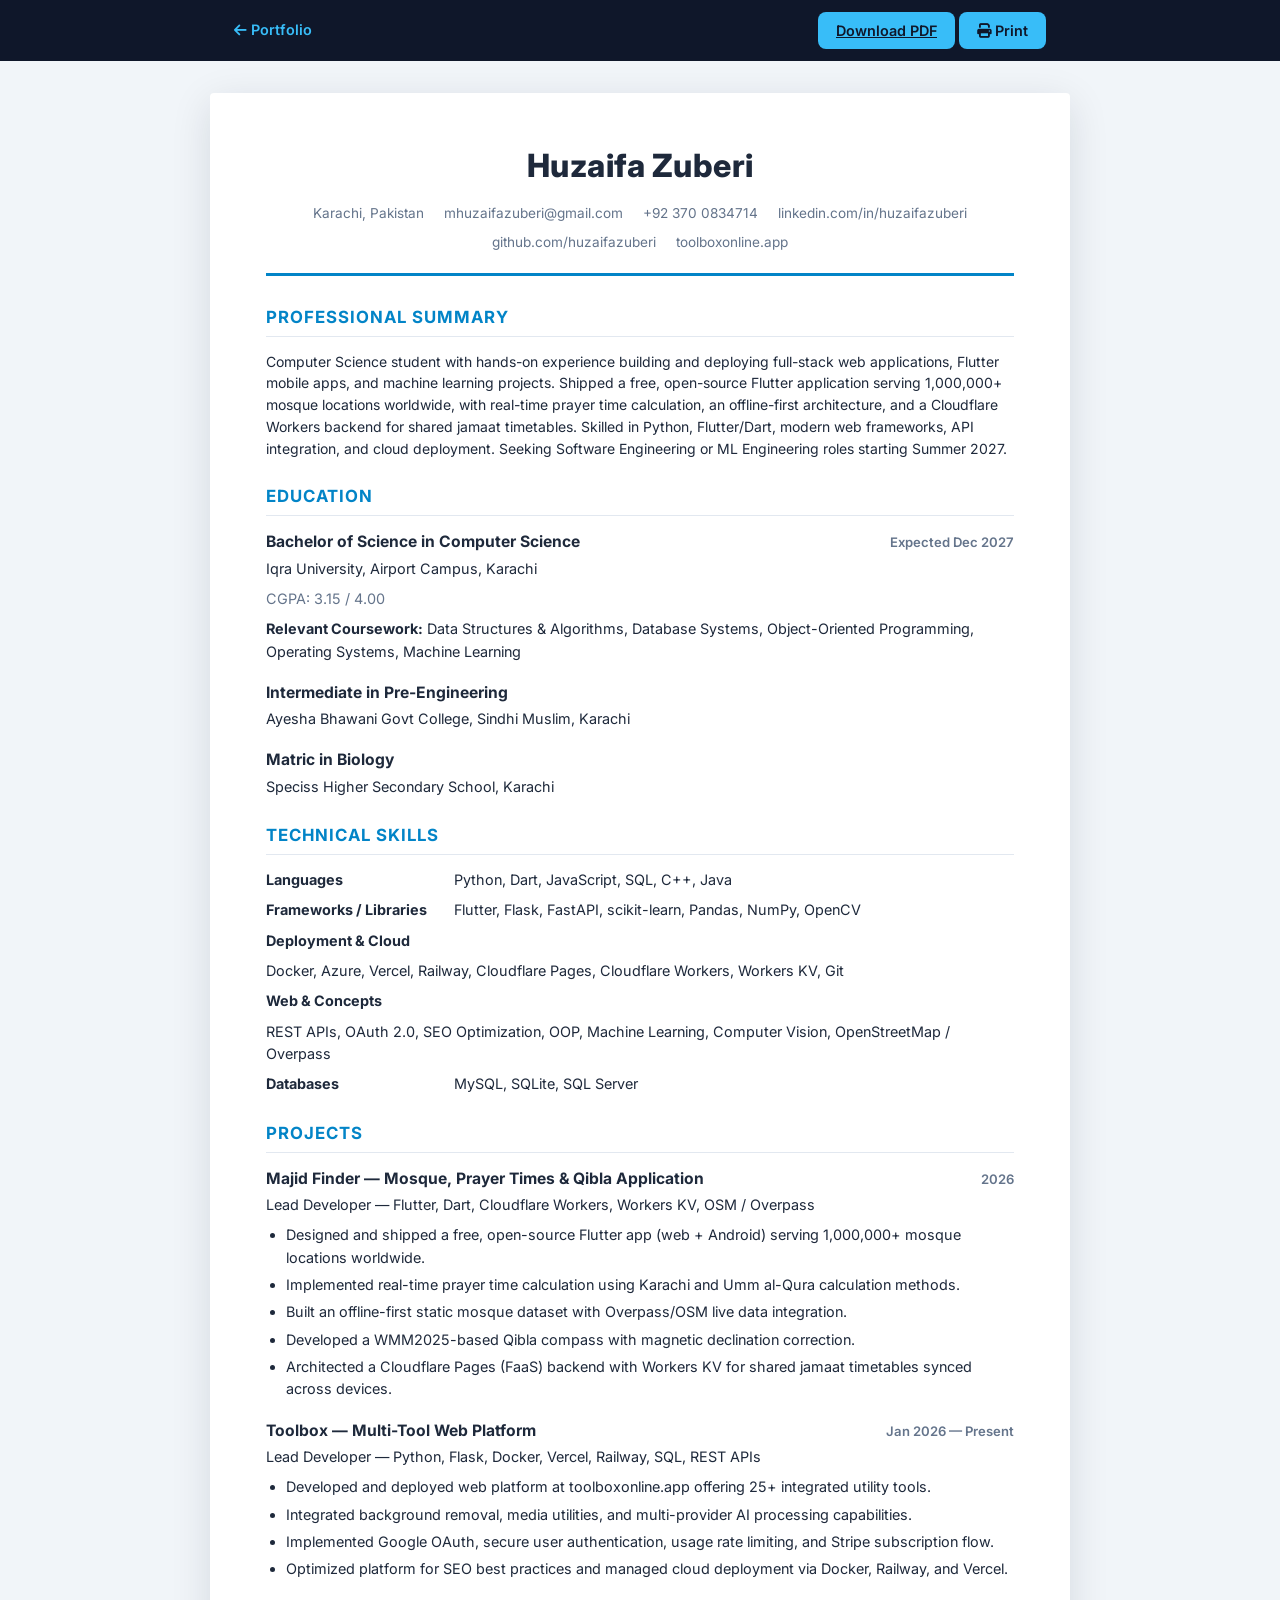
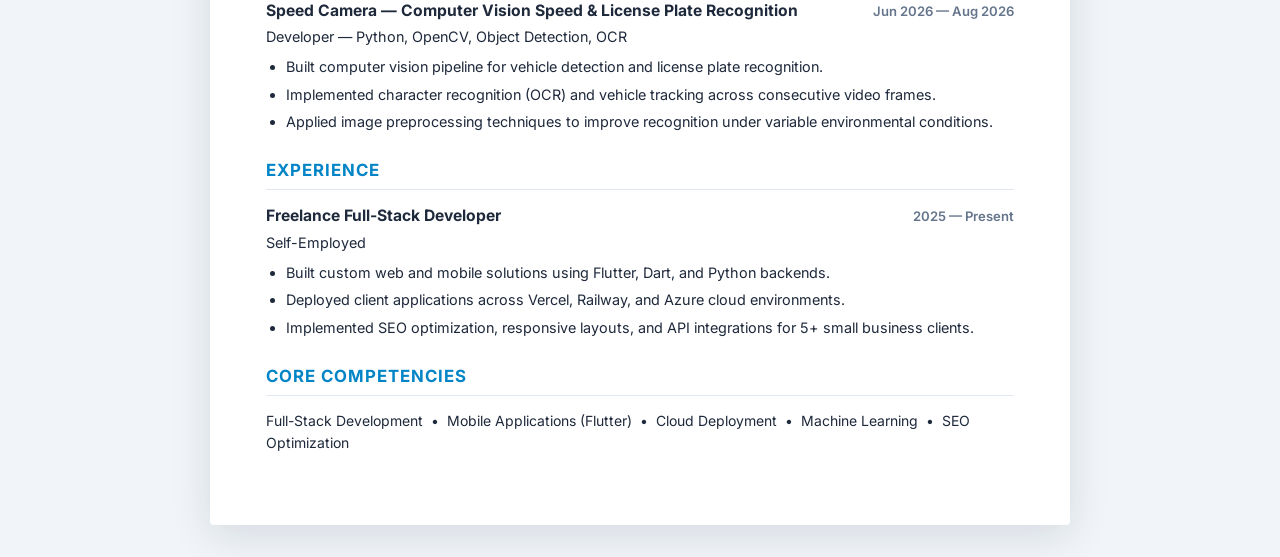
==== resume.html @ 2e53204d "Add Majid Finder app, update education and summary, regenerate CV PDF" ====
<!DOCTYPE html>
<html lang="en">
<head>
  <meta charset="UTF-8" />
  <meta name="viewport" content="width=device-width, initial-scale=1.0" />
  <meta name="description" content="Huzaifa Zuberi - Curriculum Vitae. Full-stack developer, Flutter developer, and ML engineer based in Karachi, Pakistan." />
  <meta name="author" content="Huzaifa Zuberi" />
  <title>Huzaifa Zuberi — CV / Resume</title>
  <link rel="icon" href="data:image/svg+xml,%3Csvg xmlns='http://www.w3.org/2000/svg' viewBox='0 0 100 100'%3E%3Crect width='100' height='100' rx='20' fill='%230f172a'/%3E%3Ctext x='50' y='68' font-size='52' font-family='Arial' font-weight='bold' fill='%2338bdf8' text-anchor='middle'%3EHZ%3C/text%3E%3C/svg%3E" />
  <link rel="preconnect" href="https://fonts.googleapis.com" />
  <link rel="preconnect" href="https://fonts.gstatic.com" crossorigin />
  <link href="https://fonts.googleapis.com/css2?family=Inter:wght@400;500;600;700;800&display=swap" rel="stylesheet" />
  <link rel="stylesheet" href="https://cdnjs.cloudflare.com/ajax/libs/font-awesome/6.5.1/css/all.min.css" />
  <link rel="stylesheet" href="resume.css" />
</head>
<body>
  <div class="toolbar">
    <div class="toolbar-inner">
      <a href="index.html" class="toolbar-link"><i class="fa-solid fa-arrow-left"></i> Portfolio</a>
      <div class="toolbar-actions">
        <a class="toolbar-btn" href="HuzaifaZuberi_CV.pdf" download>Download PDF</a>
        <button id="printBtn" class="toolbar-btn"><i class="fa-solid fa-print"></i> Print</button>
      </div>
    </div>
  </div>

  <main class="cv-page">
    <header class="cv-header">
      <h1>Huzaifa Zuberi</h1>
      <div class="cv-contact">
        <span>Karachi, Pakistan</span>
        <span><a href="mailto:mhuzaifazuberi@gmail.com">mhuzaifazuberi@gmail.com</a></span>
        <span>+92 370 0834714</span>
        <span><a href="https://linkedin.com/in/huzaifazuberi" target="_blank" rel="noopener">linkedin.com/in/huzaifazuberi</a></span>
        <span><a href="https://github.com/huzaifazuberi" target="_blank" rel="noopener">github.com/huzaifazuberi</a></span>
        <span><a href="https://toolboxonline.app" target="_blank" rel="noopener">toolboxonline.app</a></span>
      </div>
    </header>

    <section class="cv-section">
      <h2 class="cv-heading">Professional Summary</h2>
      <p>Computer Science student with hands-on experience building and deploying full-stack web applications, Flutter mobile apps, and machine learning projects. Shipped a free, open-source Flutter application serving 1,000,000+ mosque locations worldwide, with real-time prayer time calculation, an offline-first architecture, and a Cloudflare Workers backend for shared jamaat timetables. Skilled in Python, Flutter/Dart, modern web frameworks, API integration, and cloud deployment. Seeking Software Engineering or ML Engineering roles starting Summer 2027.</p>
    </section>

    <section class="cv-section">
      <h2 class="cv-heading">Education</h2>

      <div class="cv-entry">
        <div class="cv-entry-head">
          <strong>Bachelor of Science in Computer Science</strong>
          <span class="cv-date">Expected Dec 2027</span>
        </div>
        <div class="cv-sub">Iqra University, Airport Campus, Karachi</div>
        <div class="cv-sub muted">CGPA: 3.15 / 4.00</div>
        <p class="cv-notes"><strong>Relevant Coursework:</strong> Data Structures &amp; Algorithms, Database Systems, Object-Oriented Programming, Operating Systems, Machine Learning</p>
      </div>

      <div class="cv-entry">
        <div class="cv-entry-head">
          <strong>Intermediate in Pre-Engineering</strong>
        </div>
        <div class="cv-sub">Ayesha Bhawani Govt College, Sindhi Muslim, Karachi</div>
      </div>

      <div class="cv-entry">
        <div class="cv-entry-head">
          <strong>Matric in Biology</strong>
        </div>
        <div class="cv-sub">Speciss Higher Secondary School, Karachi</div>
      </div>
    </section>

    <section class="cv-section">
      <h2 class="cv-heading">Technical Skills</h2>
      <div class="cv-skills">
        <div class="cv-skill-row"><span class="cv-skill-label">Languages</span><span>Python, Dart, JavaScript, SQL, C++, Java</span></div>
        <div class="cv-skill-row"><span class="cv-skill-label">Frameworks / Libraries</span><span>Flutter, Flask, FastAPI, scikit-learn, Pandas, NumPy, OpenCV</span></div>
        <div class="cv-skill-row"><span class="cv-skill-label">Deployment &amp; Cloud</span><span>Docker, Azure, Vercel, Railway, Cloudflare Pages, Cloudflare Workers, Workers KV, Git</span></div>
        <div class="cv-skill-row"><span class="cv-skill-label">Web &amp; Concepts</span><span>REST APIs, OAuth 2.0, SEO Optimization, OOP, Machine Learning, Computer Vision, OpenStreetMap / Overpass</span></div>
        <div class="cv-skill-row"><span class="cv-skill-label">Databases</span><span>MySQL, SQLite, SQL Server</span></div>
      </div>
    </section>

    <section class="cv-section">
      <h2 class="cv-heading">Projects</h2>

      <div class="cv-entry">
        <div class="cv-entry-head">
          <strong>Majid Finder — Mosque, Prayer Times &amp; Qibla Application</strong>
          <span class="cv-date">2026</span>
        </div>
        <div class="cv-sub">Lead Developer — Flutter, Dart, Cloudflare Workers, Workers KV, OSM / Overpass</div>
        <ul class="cv-bullets">
          <li>Designed and shipped a free, open-source Flutter app (web + Android) serving 1,000,000+ mosque locations worldwide.</li>
          <li>Implemented real-time prayer time calculation using Karachi and Umm al-Qura calculation methods.</li>
          <li>Built an offline-first static mosque dataset with Overpass/OSM live data integration.</li>
          <li>Developed a WMM2025-based Qibla compass with magnetic declination correction.</li>
          <li>Architected a Cloudflare Pages (FaaS) backend with Workers KV for shared jamaat timetables synced across devices.</li>
        </ul>
      </div>

      <div class="cv-entry">
        <div class="cv-entry-head">
          <strong>Toolbox — Multi-Tool Web Platform</strong>
          <span class="cv-date">Jan 2026 — Present</span>
        </div>
        <div class="cv-sub">Lead Developer — Python, Flask, Docker, Vercel, Railway, SQL, REST APIs</div>
        <ul class="cv-bullets">
          <li>Developed and deployed web platform at toolboxonline.app offering 25+ integrated utility tools.</li>
          <li>Integrated background removal, media utilities, and multi-provider AI processing capabilities.</li>
          <li>Implemented Google OAuth, secure user authentication, usage rate limiting, and Stripe subscription flow.</li>
          <li>Optimized platform for SEO best practices and managed cloud deployment via Docker, Railway, and Vercel.</li>
        </ul>
      </div>

      <div class="cv-entry">
        <div class="cv-entry-head">
          <strong>Speed Camera — Computer Vision Speed &amp; License Plate Recognition</strong>
          <span class="cv-date">Jun 2026 — Aug 2026</span>
        </div>
        <div class="cv-sub">Developer — Python, OpenCV, Object Detection, OCR</div>
        <ul class="cv-bullets">
          <li>Built computer vision pipeline for vehicle detection and license plate recognition.</li>
          <li>Implemented character recognition (OCR) and vehicle tracking across consecutive video frames.</li>
          <li>Applied image preprocessing techniques to improve recognition under variable environmental conditions.</li>
        </ul>
      </div>
    </section>

    <section class="cv-section">
      <h2 class="cv-heading">Experience</h2>
      <div class="cv-entry">
        <div class="cv-entry-head">
          <strong>Freelance Full-Stack Developer</strong>
          <span class="cv-date">2025 — Present</span>
        </div>
        <div class="cv-sub">Self-Employed</div>
        <ul class="cv-bullets">
          <li>Built custom web and mobile solutions using Flutter, Dart, and Python backends.</li>
          <li>Deployed client applications across Vercel, Railway, and Azure cloud environments.</li>
          <li>Implemented SEO optimization, responsive layouts, and API integrations for 5+ small business clients.</li>
        </ul>
      </div>
    </section>

    <section class="cv-section">
      <h2 class="cv-heading">Core Competencies</h2>
      <p>Full-Stack Development &nbsp;•&nbsp; Mobile Applications (Flutter) &nbsp;•&nbsp; Cloud Deployment &nbsp;•&nbsp; Machine Learning &nbsp;•&nbsp; SEO Optimization</p>
    </section>
  </main>

  <script>
    document.getElementById("printBtn").addEventListener("click", function () {
      window.print();
    });
  </script>
</body>
</html>
---- resume.css ----
:root {
  --ink: #1e293b;
  --muted: #64748b;
  --accent: #0284c7;
  --line: #e2e8f0;
  --bg: #f1f5f9;
  --paper: #ffffff;
}

* {
  margin: 0;
  padding: 0;
  box-sizing: border-box;
}

body {
  font-family: "Inter", Arial, sans-serif;
  background: var(--bg);
  color: var(--ink);
  line-height: 1.55;
  font-size: 14px;
}

/* ---------- Toolbar (screen only) ---------- */
.toolbar {
  position: sticky;
  top: 0;
  z-index: 10;
  background: #0f172a;
  padding: 12px 0;
}

.toolbar-inner {
  max-width: 860px;
  margin: 0 auto;
  padding: 0 24px;
  display: flex;
  align-items: center;
  justify-content: space-between;
  gap: 16px;
}

.toolbar-link {
  color: #38bdf8;
  text-decoration: none;
  font-weight: 600;
  font-size: 0.9rem;
}

.toolbar-link:hover {
  text-decoration: underline;
}

.toolbar-btn {
  background: #38bdf8;
  color: #0f172a;
  border: none;
  border-radius: 8px;
  padding: 10px 18px;
  font-weight: 600;
  font-size: 0.9rem;
  cursor: pointer;
  font-family: inherit;
}

.toolbar-btn:hover {
  background: #7dd3fc;
}

/* ---------- Page ---------- */
.cv-page {
  max-width: 860px;
  margin: 32px auto;
  background: var(--paper);
  padding: 48px 56px;
  box-shadow: 0 10px 40px rgba(15, 23, 42, 0.12);
  border-radius: 4px;
}

.cv-header {
  text-align: center;
  border-bottom: 3px solid var(--accent);
  padding-bottom: 20px;
  margin-bottom: 28px;
}

.cv-header h1 {
  font-size: 2rem;
  font-weight: 800;
  letter-spacing: 0.5px;
  color: var(--ink);
  margin-bottom: 12px;
}

.cv-contact {
  display: flex;
  flex-wrap: wrap;
  justify-content: center;
  gap: 8px 20px;
  font-size: 0.85rem;
  color: var(--muted);
}

.cv-contact a {
  color: var(--muted);
  text-decoration: none;
}

.cv-contact a:hover {
  color: var(--accent);
}

.cv-section {
  margin-bottom: 24px;
}

.cv-heading {
  font-size: 1.05rem;
  font-weight: 700;
  text-transform: uppercase;
  letter-spacing: 1px;
  color: var(--accent);
  border-bottom: 1px solid var(--line);
  padding-bottom: 6px;
  margin-bottom: 14px;
}

.cv-section p {
  color: var(--ink);
}

.cv-entry {
  margin-bottom: 18px;
}

.cv-entry-head {
  display: flex;
  align-items: baseline;
  justify-content: space-between;
  flex-wrap: wrap;
  gap: 6px;
}

.cv-entry-head strong {
  font-weight: 700;
  font-size: 0.98rem;
}

.cv-date {
  font-size: 0.82rem;
  color: var(--muted);
  font-weight: 600;
  white-space: nowrap;
}

.cv-sub {
  font-size: 0.9rem;
  color: var(--ink);
  margin: 3px 0 8px;
}

.cv-sub.muted {
  color: var(--muted);
}

.cv-notes {
  font-size: 0.9rem;
}

.cv-bullets {
  padding-left: 20px;
  margin-top: 4px;
}

.cv-bullets li {
  margin-bottom: 5px;
  font-size: 0.9rem;
  color: var(--ink);
}

.cv-skills {
  display: grid;
  gap: 8px;
}

.cv-skill-row {
  display: flex;
  flex-wrap: wrap;
  gap: 8px;
  font-size: 0.9rem;
}

.cv-skill-label {
  min-width: 180px;
  font-weight: 700;
}

/* ---------- Print ---------- */
@media print {
  body {
    background: #fff;
  }

  .toolbar {
    display: none;
  }

  .cv-page {
    box-shadow: none;
    margin: 0;
    padding: 0.4in;
    max-width: none;
    border-radius: 0;
  }

  .cv-header {
    border-bottom: 3px solid #0284c7;
  }

  a {
    color: inherit;
    text-decoration: none;
  }

  .cv-section {
    break-inside: avoid;
  }

  @page {
    size: A4;
    margin: 0.5in;
  }
}

@media (max-width: 600px) {
  .cv-page {
    padding: 28px 20px;
    margin: 12px;
  }

  .cv-skill-label {
    min-width: 100%;
  }
}
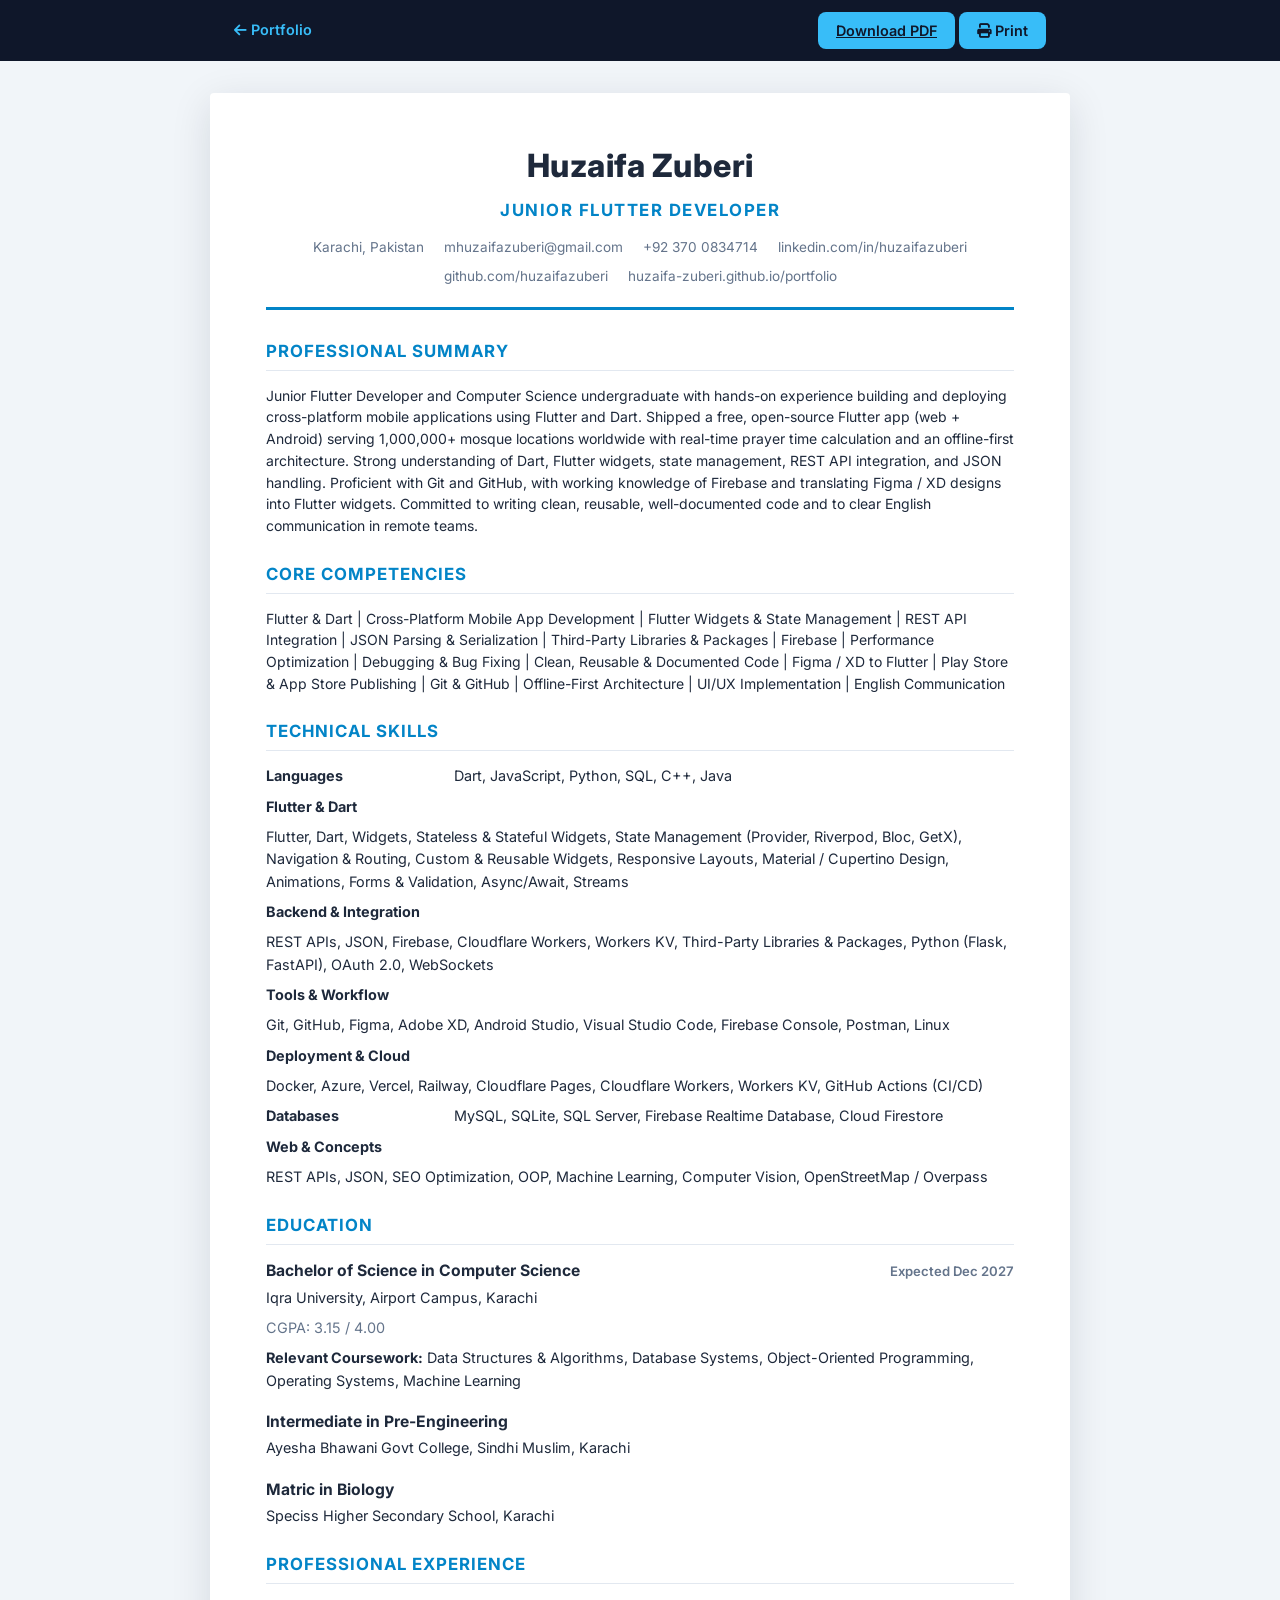
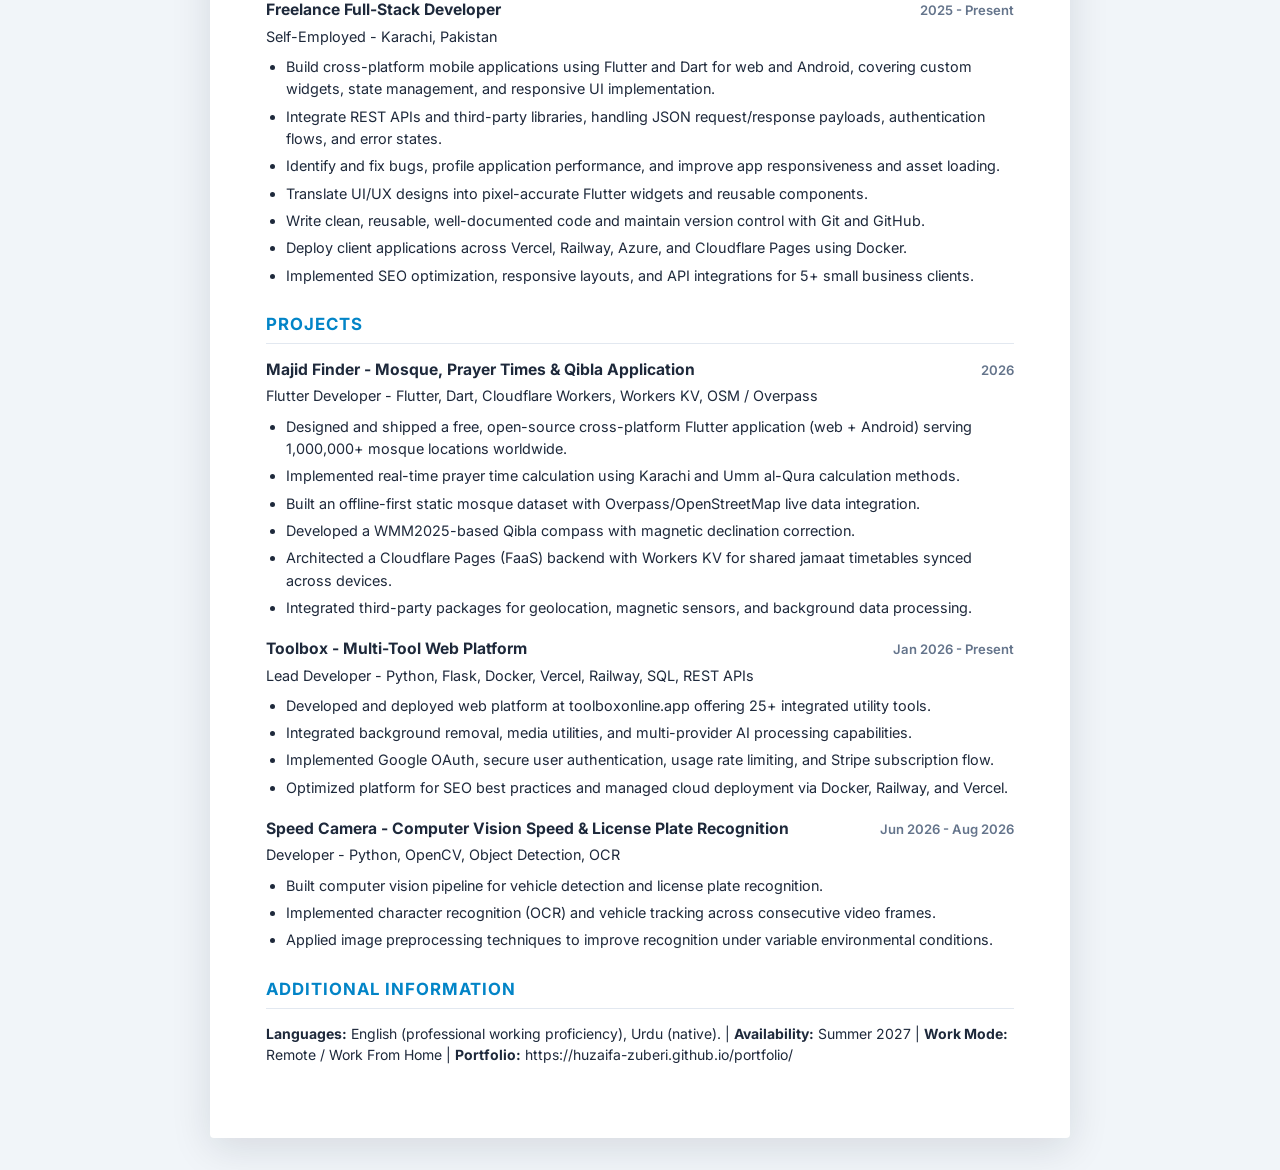
==== commit d18d8d05: "Optimize CV for ATS: Flutter-targeted keywords, 2-page layout, ASCII-safe PDF" ====
--- a/resume.html
+++ b/resume.html
@@ -3,9 +3,9 @@
 <head>
   <meta charset="UTF-8" />
   <meta name="viewport" content="width=device-width, initial-scale=1.0" />
-  <meta name="description" content="Huzaifa Zuberi - Curriculum Vitae. Full-stack developer, Flutter developer, and ML engineer based in Karachi, Pakistan." />
+  <meta name="description" content="Huzaifa Zuberi - Junior Flutter Developer CV. Dart, Flutter widgets, state management, REST APIs, Firebase, JSON, Git. Cross-platform mobile apps for web and Android." />
   <meta name="author" content="Huzaifa Zuberi" />
-  <title>Huzaifa Zuberi — CV / Resume</title>
+  <title>Huzaifa Zuberi - Junior Flutter Developer | CV</title>
   <link rel="icon" href="data:image/svg+xml,%3Csvg xmlns='http://www.w3.org/2000/svg' viewBox='0 0 100 100'%3E%3Crect width='100' height='100' rx='20' fill='%230f172a'/%3E%3Ctext x='50' y='68' font-size='52' font-family='Arial' font-weight='bold' fill='%2338bdf8' text-anchor='middle'%3EHZ%3C/text%3E%3C/svg%3E" />
   <link rel="preconnect" href="https://fonts.googleapis.com" />
   <link rel="preconnect" href="https://fonts.gstatic.com" crossorigin />
@@ -27,19 +27,38 @@
   <main class="cv-page">
     <header class="cv-header">
       <h1>Huzaifa Zuberi</h1>
+      <div class="cv-title">Junior Flutter Developer</div>
       <div class="cv-contact">
         <span>Karachi, Pakistan</span>
         <span><a href="mailto:mhuzaifazuberi@gmail.com">mhuzaifazuberi@gmail.com</a></span>
         <span>+92 370 0834714</span>
         <span><a href="https://linkedin.com/in/huzaifazuberi" target="_blank" rel="noopener">linkedin.com/in/huzaifazuberi</a></span>
         <span><a href="https://github.com/huzaifazuberi" target="_blank" rel="noopener">github.com/huzaifazuberi</a></span>
-        <span><a href="https://toolboxonline.app" target="_blank" rel="noopener">toolboxonline.app</a></span>
+        <span><a href="https://huzaifa-zuberi.github.io/portfolio/" target="_blank" rel="noopener">huzaifa-zuberi.github.io/portfolio</a></span>
       </div>
     </header>
 
     <section class="cv-section">
       <h2 class="cv-heading">Professional Summary</h2>
-      <p>Computer Science student with hands-on experience building and deploying full-stack web applications, Flutter mobile apps, and machine learning projects. Shipped a free, open-source Flutter application serving 1,000,000+ mosque locations worldwide, with real-time prayer time calculation, an offline-first architecture, and a Cloudflare Workers backend for shared jamaat timetables. Skilled in Python, Flutter/Dart, modern web frameworks, API integration, and cloud deployment. Seeking Software Engineering or ML Engineering roles starting Summer 2027.</p>
+      <p>Junior Flutter Developer and Computer Science undergraduate with hands-on experience building and deploying cross-platform mobile applications using Flutter and Dart. Shipped a free, open-source Flutter app (web + Android) serving 1,000,000+ mosque locations worldwide with real-time prayer time calculation and an offline-first architecture. Strong understanding of Dart, Flutter widgets, state management, REST API integration, and JSON handling. Proficient with Git and GitHub, with working knowledge of Firebase and translating Figma / XD designs into Flutter widgets. Committed to writing clean, reusable, well-documented code and to clear English communication in remote teams.</p>
+    </section>
+
+    <section class="cv-section">
+      <h2 class="cv-heading">Core Competencies</h2>
+      <p>Flutter &amp; Dart  |  Cross-Platform Mobile App Development  |  Flutter Widgets &amp; State Management  |  REST API Integration  |  JSON Parsing &amp; Serialization  |  Third-Party Libraries &amp; Packages  |  Firebase  |  Performance Optimization  |  Debugging &amp; Bug Fixing  |  Clean, Reusable &amp; Documented Code  |  Figma / XD to Flutter  |  Play Store &amp; App Store Publishing  |  Git &amp; GitHub  |  Offline-First Architecture  |  UI/UX Implementation  |  English Communication</p>
+    </section>
+
+    <section class="cv-section">
+      <h2 class="cv-heading">Technical Skills</h2>
+      <div class="cv-skills">
+        <div class="cv-skill-row"><span class="cv-skill-label">Languages</span><span>Dart, JavaScript, Python, SQL, C++, Java</span></div>
+        <div class="cv-skill-row"><span class="cv-skill-label">Flutter &amp; Dart</span><span>Flutter, Dart, Widgets, Stateless &amp; Stateful Widgets, State Management (Provider, Riverpod, Bloc, GetX), Navigation &amp; Routing, Custom &amp; Reusable Widgets, Responsive Layouts, Material / Cupertino Design, Animations, Forms &amp; Validation, Async/Await, Streams</span></div>
+        <div class="cv-skill-row"><span class="cv-skill-label">Backend &amp; Integration</span><span>REST APIs, JSON, Firebase, Cloudflare Workers, Workers KV, Third-Party Libraries &amp; Packages, Python (Flask, FastAPI), OAuth 2.0, WebSockets</span></div>
+        <div class="cv-skill-row"><span class="cv-skill-label">Tools &amp; Workflow</span><span>Git, GitHub, Figma, Adobe XD, Android Studio, Visual Studio Code, Firebase Console, Postman, Linux</span></div>
+        <div class="cv-skill-row"><span class="cv-skill-label">Deployment &amp; Cloud</span><span>Docker, Azure, Vercel, Railway, Cloudflare Pages, Cloudflare Workers, Workers KV, GitHub Actions (CI/CD)</span></div>
+        <div class="cv-skill-row"><span class="cv-skill-label">Databases</span><span>MySQL, SQLite, SQL Server, Firebase Realtime Database, Cloud Firestore</span></div>
+        <div class="cv-skill-row"><span class="cv-skill-label">Web &amp; Concepts</span><span>REST APIs, JSON, SEO Optimization, OOP, Machine Learning, Computer Vision, OpenStreetMap / Overpass</span></div>
+      </div>
     </section>
 
     <section class="cv-section">
@@ -71,13 +90,23 @@
     </section>
 
     <section class="cv-section">
-      <h2 class="cv-heading">Technical Skills</h2>
-      <div class="cv-skills">
-        <div class="cv-skill-row"><span class="cv-skill-label">Languages</span><span>Python, Dart, JavaScript, SQL, C++, Java</span></div>
-        <div class="cv-skill-row"><span class="cv-skill-label">Frameworks / Libraries</span><span>Flutter, Flask, FastAPI, scikit-learn, Pandas, NumPy, OpenCV</span></div>
-        <div class="cv-skill-row"><span class="cv-skill-label">Deployment &amp; Cloud</span><span>Docker, Azure, Vercel, Railway, Cloudflare Pages, Cloudflare Workers, Workers KV, Git</span></div>
-        <div class="cv-skill-row"><span class="cv-skill-label">Web &amp; Concepts</span><span>REST APIs, OAuth 2.0, SEO Optimization, OOP, Machine Learning, Computer Vision, OpenStreetMap / Overpass</span></div>
-        <div class="cv-skill-row"><span class="cv-skill-label">Databases</span><span>MySQL, SQLite, SQL Server</span></div>
+      <h2 class="cv-heading">Professional Experience</h2>
+
+      <div class="cv-entry">
+        <div class="cv-entry-head">
+          <strong>Freelance Full-Stack Developer</strong>
+          <span class="cv-date">2025 - Present</span>
+        </div>
+        <div class="cv-sub">Self-Employed - Karachi, Pakistan</div>
+        <ul class="cv-bullets">
+          <li>Build cross-platform mobile applications using Flutter and Dart for web and Android, covering custom widgets, state management, and responsive UI implementation.</li>
+          <li>Integrate REST APIs and third-party libraries, handling JSON request/response payloads, authentication flows, and error states.</li>
+          <li>Identify and fix bugs, profile application performance, and improve app responsiveness and asset loading.</li>
+          <li>Translate UI/UX designs into pixel-accurate Flutter widgets and reusable components.</li>
+          <li>Write clean, reusable, well-documented code and maintain version control with Git and GitHub.</li>
+          <li>Deploy client applications across Vercel, Railway, Azure, and Cloudflare Pages using Docker.</li>
+          <li>Implemented SEO optimization, responsive layouts, and API integrations for 5+ small business clients.</li>
+        </ul>
       </div>
     </section>
 
@@ -86,25 +115,26 @@
 
       <div class="cv-entry">
         <div class="cv-entry-head">
-          <strong>Majid Finder — Mosque, Prayer Times &amp; Qibla Application</strong>
+          <strong>Majid Finder - Mosque, Prayer Times &amp; Qibla Application</strong>
           <span class="cv-date">2026</span>
         </div>
-        <div class="cv-sub">Lead Developer — Flutter, Dart, Cloudflare Workers, Workers KV, OSM / Overpass</div>
+        <div class="cv-sub">Flutter Developer - Flutter, Dart, Cloudflare Workers, Workers KV, OSM / Overpass</div>
         <ul class="cv-bullets">
-          <li>Designed and shipped a free, open-source Flutter app (web + Android) serving 1,000,000+ mosque locations worldwide.</li>
+          <li>Designed and shipped a free, open-source cross-platform Flutter application (web + Android) serving 1,000,000+ mosque locations worldwide.</li>
           <li>Implemented real-time prayer time calculation using Karachi and Umm al-Qura calculation methods.</li>
-          <li>Built an offline-first static mosque dataset with Overpass/OSM live data integration.</li>
+          <li>Built an offline-first static mosque dataset with Overpass/OpenStreetMap live data integration.</li>
           <li>Developed a WMM2025-based Qibla compass with magnetic declination correction.</li>
           <li>Architected a Cloudflare Pages (FaaS) backend with Workers KV for shared jamaat timetables synced across devices.</li>
+          <li>Integrated third-party packages for geolocation, magnetic sensors, and background data processing.</li>
         </ul>
       </div>
 
       <div class="cv-entry">
         <div class="cv-entry-head">
-          <strong>Toolbox — Multi-Tool Web Platform</strong>
-          <span class="cv-date">Jan 2026 — Present</span>
+          <strong>Toolbox - Multi-Tool Web Platform</strong>
+          <span class="cv-date">Jan 2026 - Present</span>
         </div>
-        <div class="cv-sub">Lead Developer — Python, Flask, Docker, Vercel, Railway, SQL, REST APIs</div>
+        <div class="cv-sub">Lead Developer - Python, Flask, Docker, Vercel, Railway, SQL, REST APIs</div>
         <ul class="cv-bullets">
           <li>Developed and deployed web platform at toolboxonline.app offering 25+ integrated utility tools.</li>
           <li>Integrated background removal, media utilities, and multi-provider AI processing capabilities.</li>
@@ -115,10 +145,10 @@
 
       <div class="cv-entry">
         <div class="cv-entry-head">
-          <strong>Speed Camera — Computer Vision Speed &amp; License Plate Recognition</strong>
-          <span class="cv-date">Jun 2026 — Aug 2026</span>
+          <strong>Speed Camera - Computer Vision Speed &amp; License Plate Recognition</strong>
+          <span class="cv-date">Jun 2026 - Aug 2026</span>
         </div>
-        <div class="cv-sub">Developer — Python, OpenCV, Object Detection, OCR</div>
+        <div class="cv-sub">Developer - Python, OpenCV, Object Detection, OCR</div>
         <ul class="cv-bullets">
           <li>Built computer vision pipeline for vehicle detection and license plate recognition.</li>
           <li>Implemented character recognition (OCR) and vehicle tracking across consecutive video frames.</li>
@@ -128,24 +158,8 @@
     </section>
 
     <section class="cv-section">
-      <h2 class="cv-heading">Experience</h2>
-      <div class="cv-entry">
-        <div class="cv-entry-head">
-          <strong>Freelance Full-Stack Developer</strong>
-          <span class="cv-date">2025 — Present</span>
-        </div>
-        <div class="cv-sub">Self-Employed</div>
-        <ul class="cv-bullets">
-          <li>Built custom web and mobile solutions using Flutter, Dart, and Python backends.</li>
-          <li>Deployed client applications across Vercel, Railway, and Azure cloud environments.</li>
-          <li>Implemented SEO optimization, responsive layouts, and API integrations for 5+ small business clients.</li>
-        </ul>
-      </div>
-    </section>
-
-    <section class="cv-section">
-      <h2 class="cv-heading">Core Competencies</h2>
-      <p>Full-Stack Development &nbsp;•&nbsp; Mobile Applications (Flutter) &nbsp;•&nbsp; Cloud Deployment &nbsp;•&nbsp; Machine Learning &nbsp;•&nbsp; SEO Optimization</p>
+      <h2 class="cv-heading">Additional Information</h2>
+      <p><strong>Languages:</strong> English (professional working proficiency), Urdu (native).  |  <strong>Availability:</strong> Summer 2027  |  <strong>Work Mode:</strong> Remote / Work From Home  |  <strong>Portfolio:</strong> https://huzaifa-zuberi.github.io/portfolio/</p>
     </section>
   </main>
 
--- a/resume.css
+++ b/resume.css
@@ -89,7 +89,16 @@
   font-weight: 800;
   letter-spacing: 0.5px;
   color: var(--ink);
-  margin-bottom: 12px;
+  margin-bottom: 6px;
+}
+
+.cv-title {
+  font-size: 1.05rem;
+  font-weight: 700;
+  color: var(--accent);
+  text-transform: uppercase;
+  letter-spacing: 1.5px;
+  margin-bottom: 14px;
 }
 
 .cv-contact {
@@ -199,6 +208,8 @@
 @media print {
   body {
     background: #fff;
+    font-size: 10pt;
+    line-height: 1.38;
   }
 
   .toolbar {
@@ -208,13 +219,62 @@
   .cv-page {
     box-shadow: none;
     margin: 0;
-    padding: 0.4in;
+    padding: 0;
     max-width: none;
     border-radius: 0;
   }
 
   .cv-header {
-    border-bottom: 3px solid #0284c7;
+    border-bottom: 2px solid #0284c7;
+    padding-bottom: 12px;
+    margin-bottom: 16px;
+  }
+
+  .cv-header h1 {
+    font-size: 17pt;
+    margin-bottom: 2px;
+  }
+
+  .cv-title {
+    font-size: 10pt;
+    margin-bottom: 8px;
+  }
+
+  .cv-contact {
+    font-size: 8.5pt;
+    gap: 2px 14px;
+  }
+
+  .cv-section {
+    margin-bottom: 12px;
+    break-inside: avoid;
+  }
+
+  .cv-heading {
+    font-size: 10pt;
+    padding-bottom: 3px;
+    margin-bottom: 7px;
+  }
+
+  .cv-entry {
+    margin-bottom: 8px;
+    break-inside: avoid;
+  }
+
+  .cv-entry-head strong {
+    font-size: 10pt;
+  }
+
+  .cv-bullets li,
+  .cv-skill-row,
+  .cv-sub,
+  .cv-notes,
+  .cv-section p {
+    font-size: 9.5pt;
+  }
+
+  .cv-bullets li {
+    margin-bottom: 2px;
   }
 
   a {
@@ -222,13 +282,9 @@
     text-decoration: none;
   }
 
-  .cv-section {
-    break-inside: avoid;
-  }
-
   @page {
     size: A4;
-    margin: 0.5in;
+    margin: 0.45in;
   }
 }
 
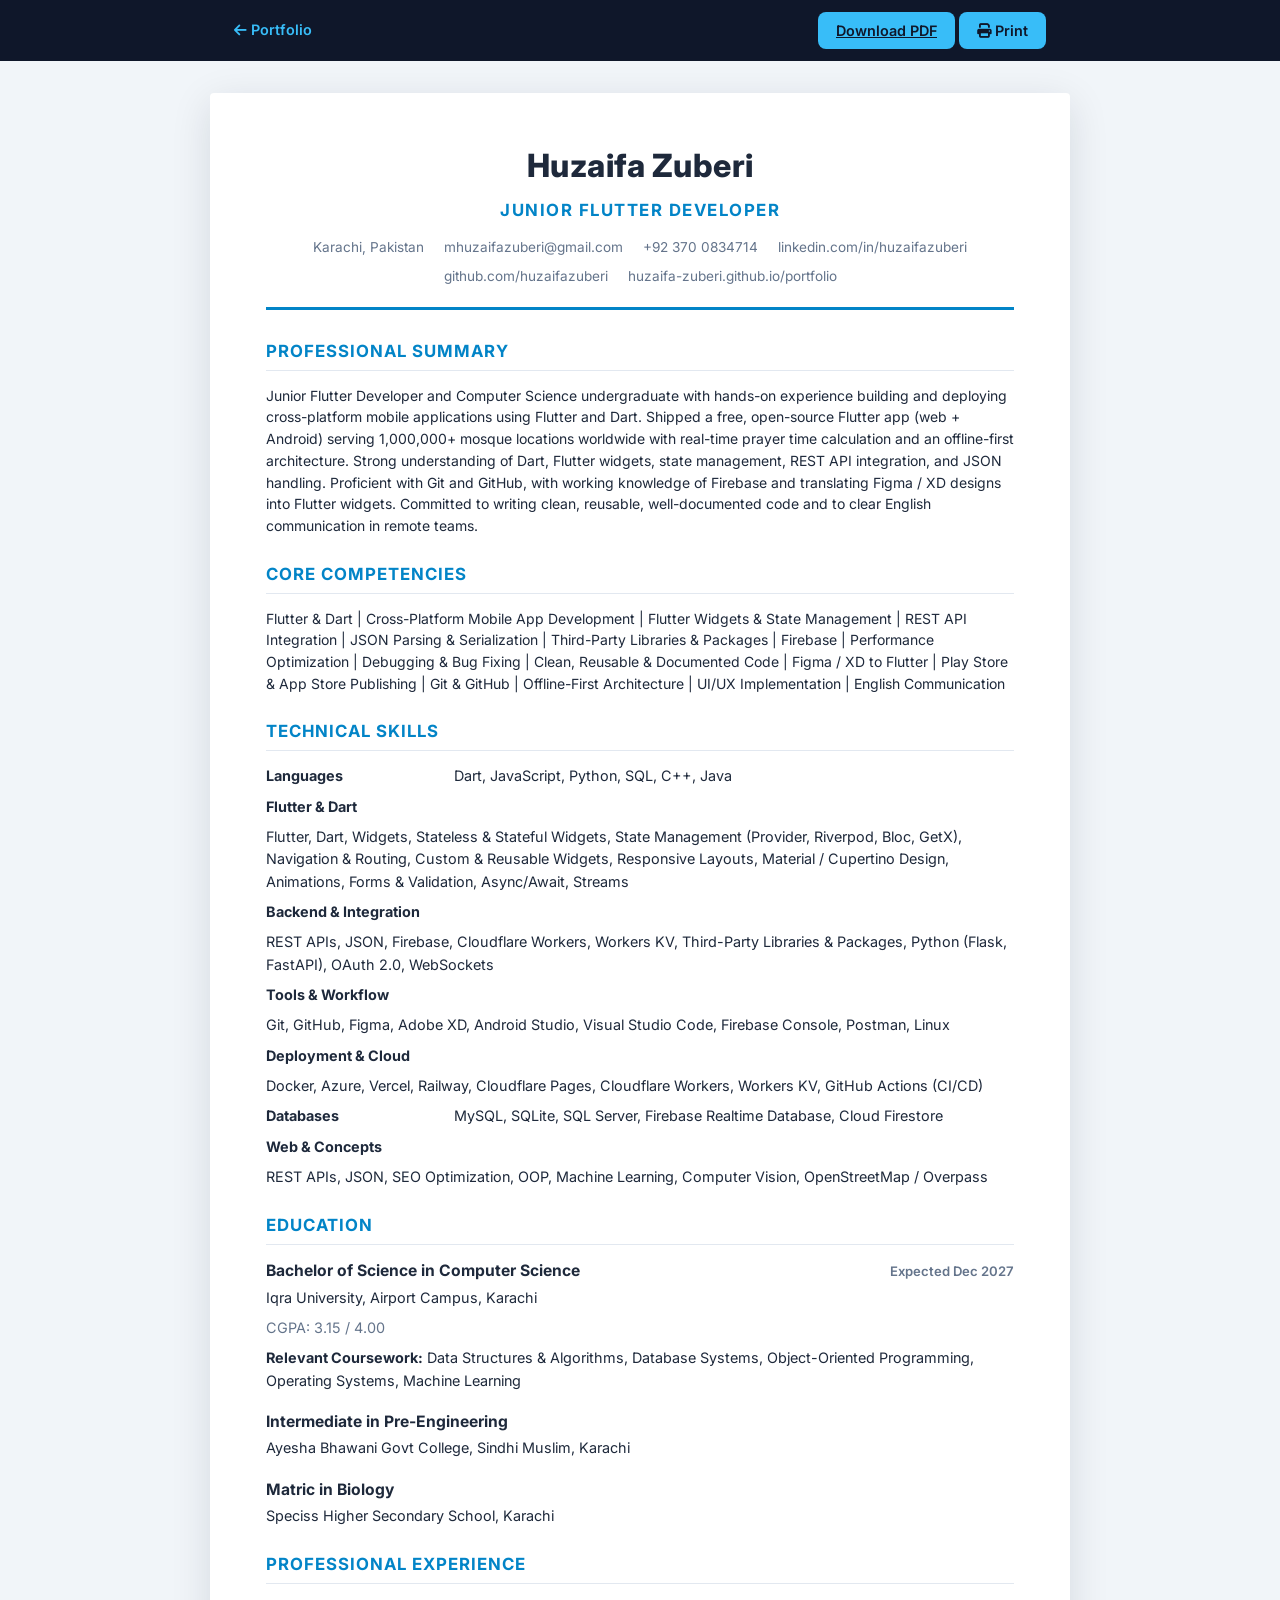
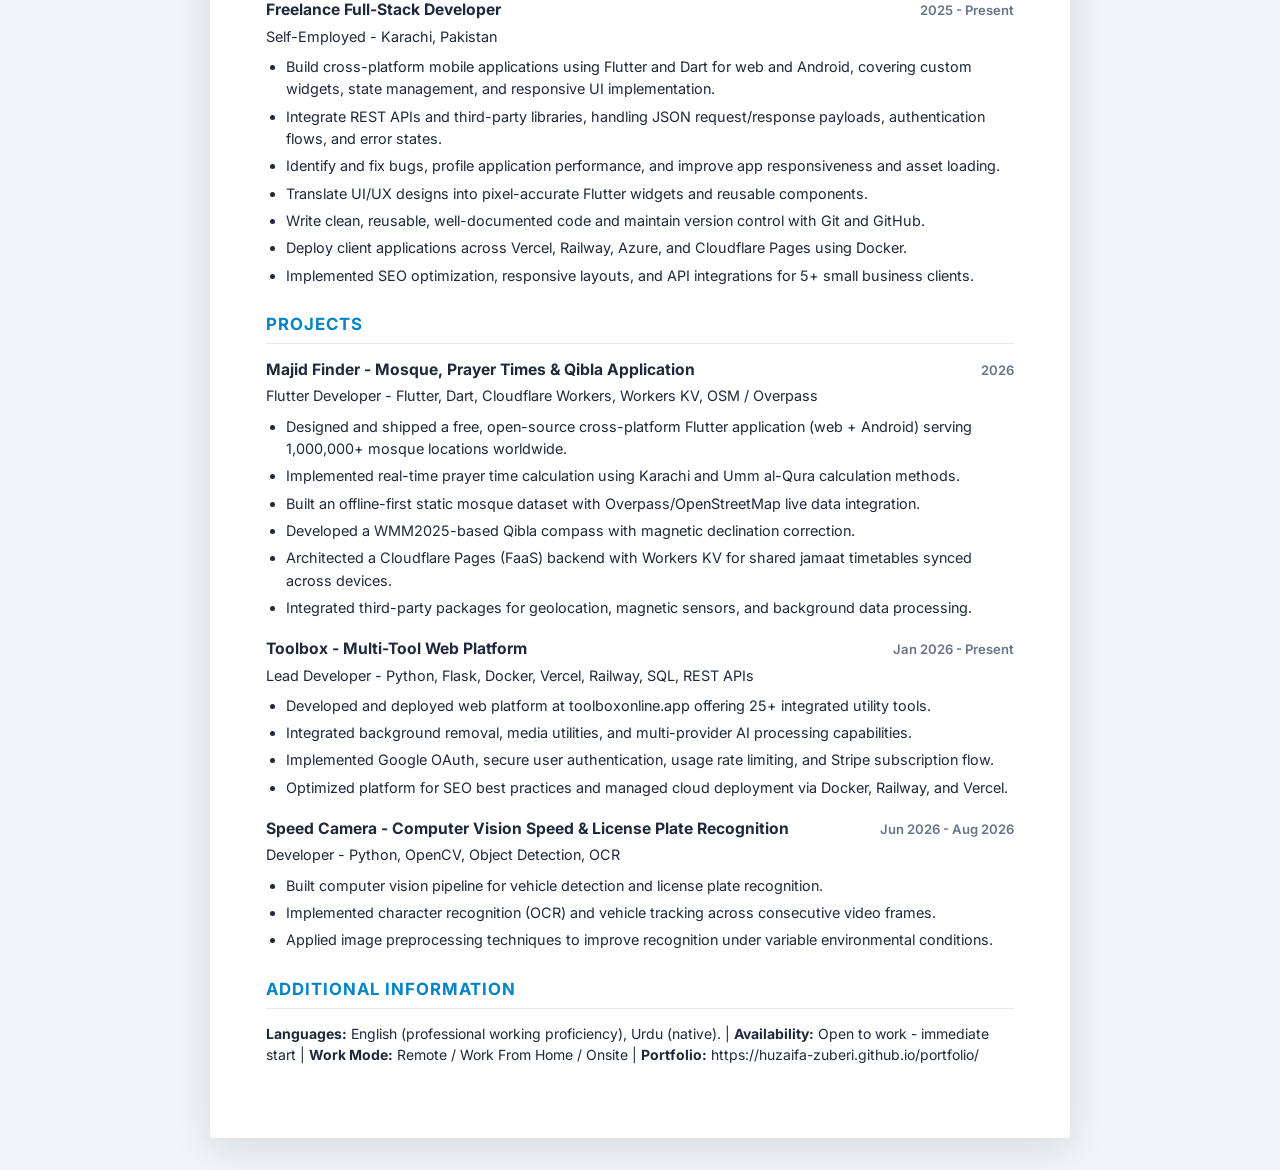
==== commit f68fdd4b: "Replace Summer 2027 availability with open to work" ====
--- a/resume.html
+++ b/resume.html
@@ -159,7 +159,7 @@
 
     <section class="cv-section">
       <h2 class="cv-heading">Additional Information</h2>
-      <p><strong>Languages:</strong> English (professional working proficiency), Urdu (native).  |  <strong>Availability:</strong> Summer 2027  |  <strong>Work Mode:</strong> Remote / Work From Home  |  <strong>Portfolio:</strong> https://huzaifa-zuberi.github.io/portfolio/</p>
+      <p><strong>Languages:</strong> English (professional working proficiency), Urdu (native).  |  <strong>Availability:</strong> Open to work - immediate start  |  <strong>Work Mode:</strong> Remote / Work From Home / Onsite  |  <strong>Portfolio:</strong> https://huzaifa-zuberi.github.io/portfolio/</p>
     </section>
   </main>
 
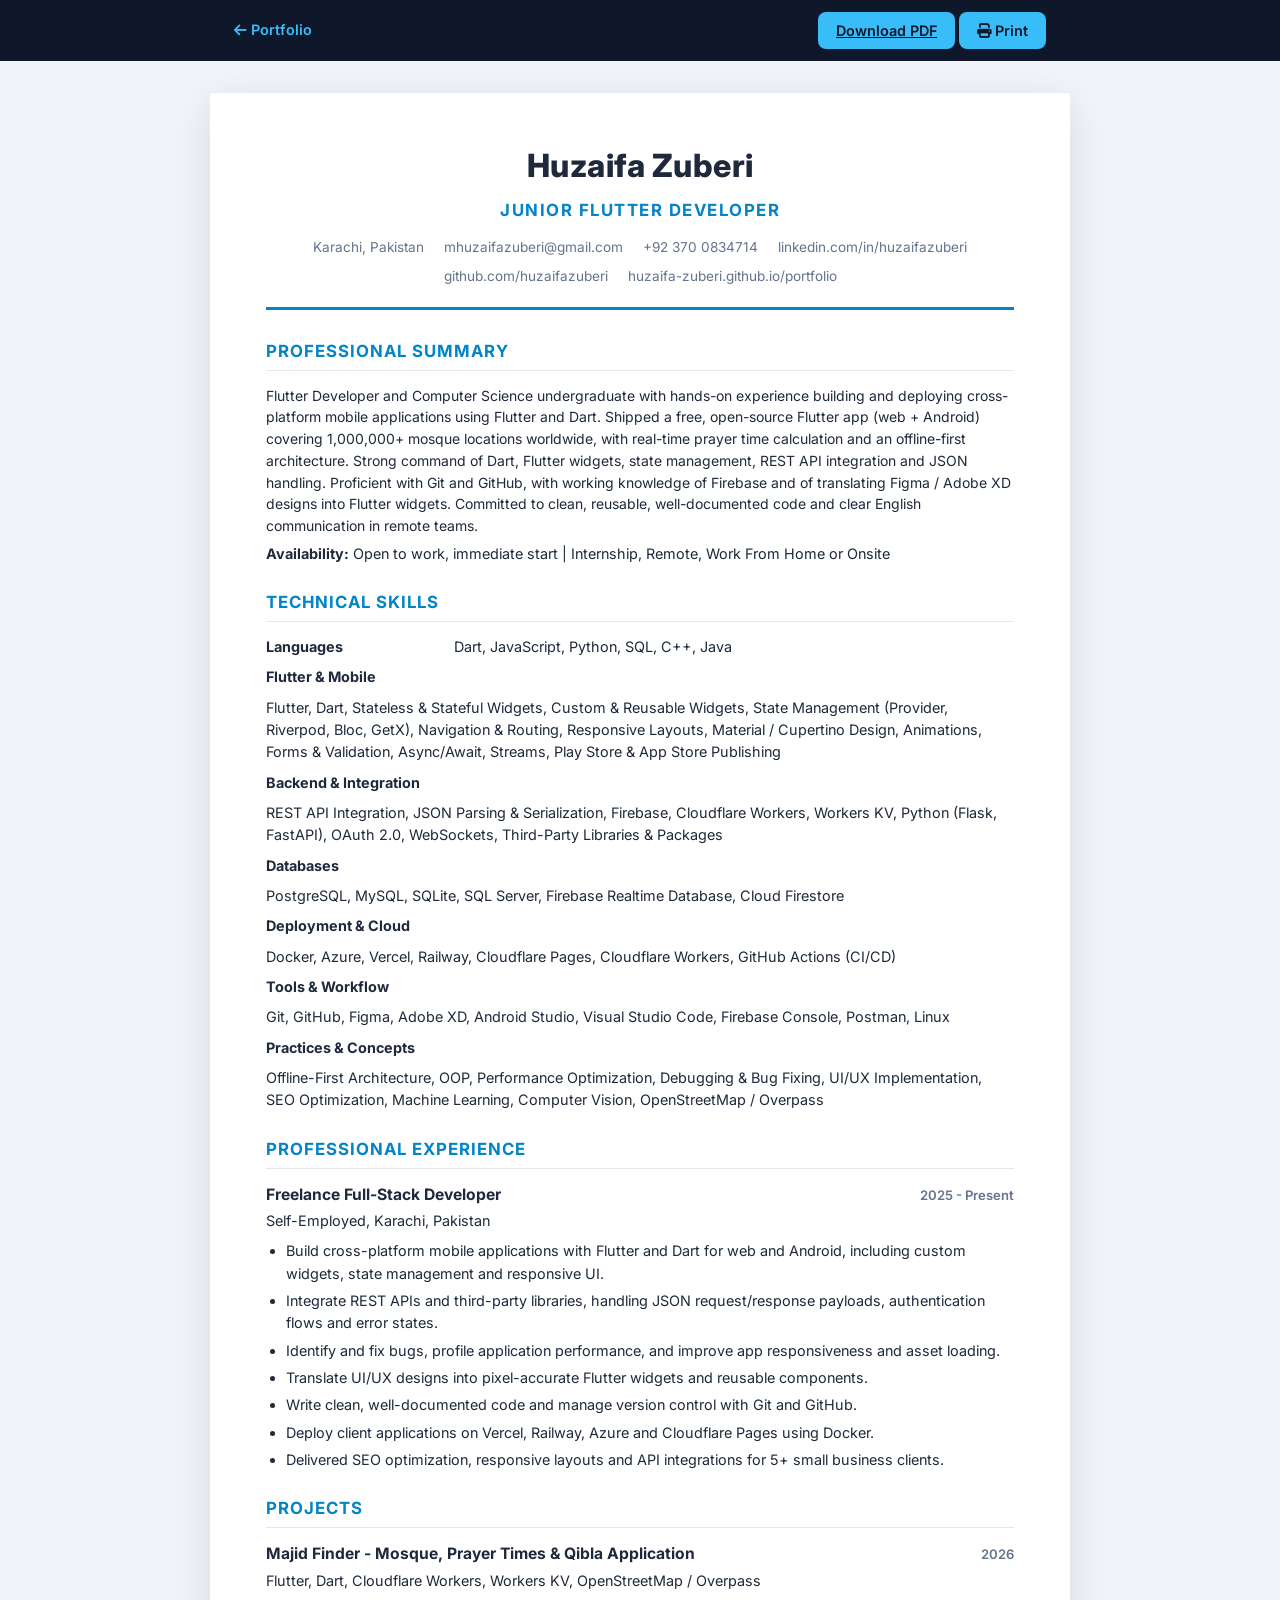
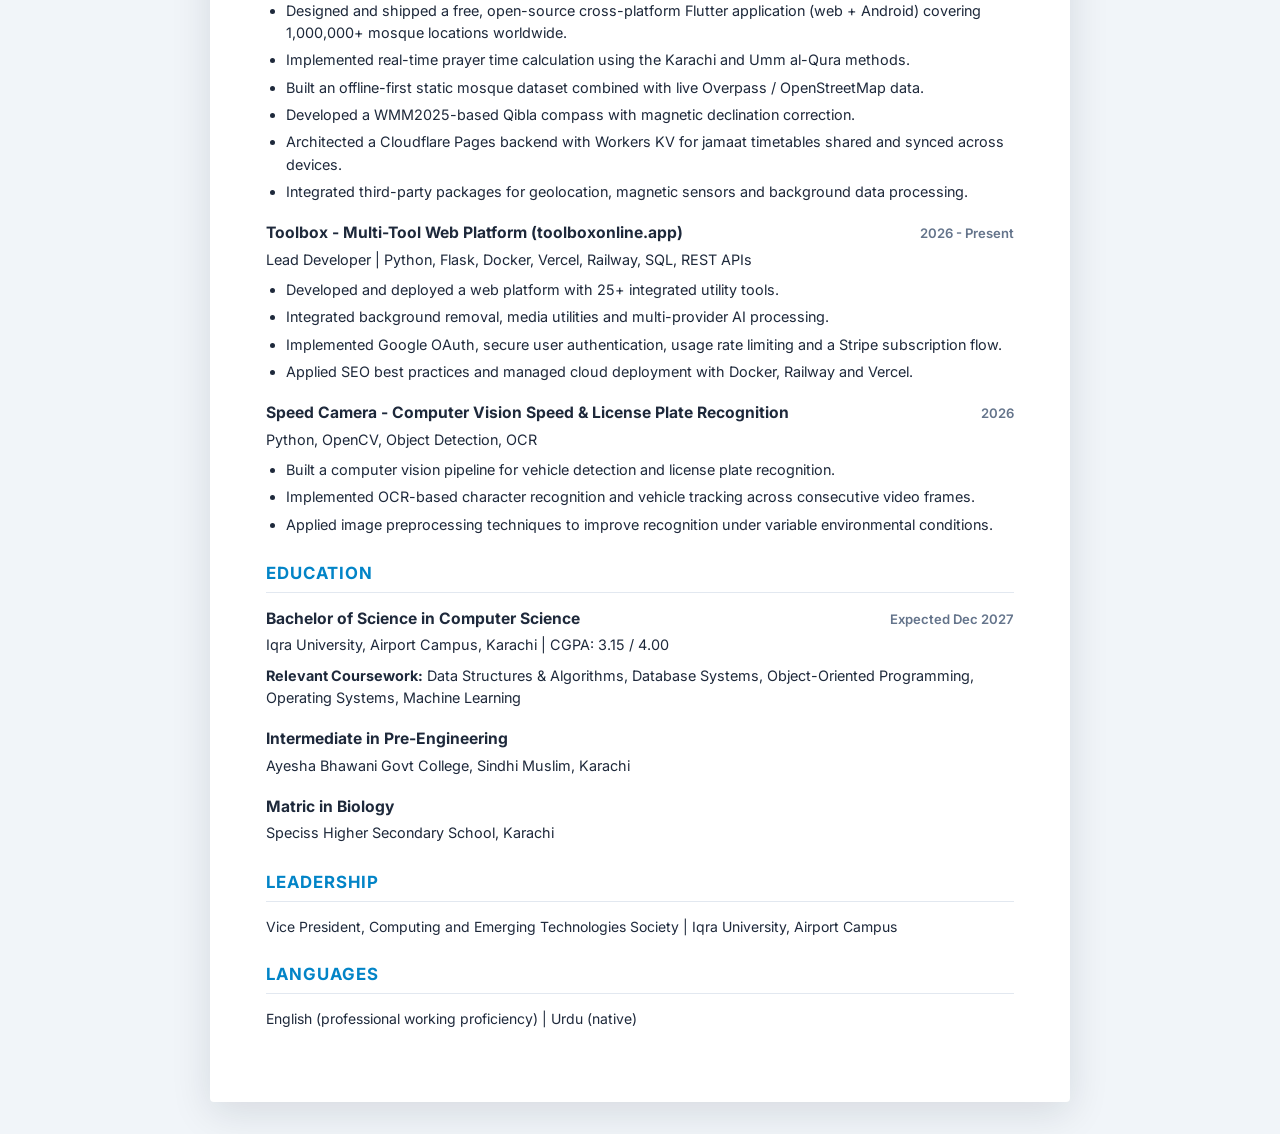
==== commit 992834d7: "Rebuild CV from Huzaifa_Zuberi_CV.docx: add Leadership, Languages, PostgreSQL, availability" ====
--- a/resume.html
+++ b/resume.html
@@ -3,9 +3,9 @@
 <head>
   <meta charset="UTF-8" />
   <meta name="viewport" content="width=device-width, initial-scale=1.0" />
-  <meta name="description" content="Huzaifa Zuberi - Junior Flutter Developer CV. Dart, Flutter widgets, state management, REST APIs, Firebase, JSON, Git. Cross-platform mobile apps for web and Android." />
+  <meta name="description" content="Huzaifa Zuberi - Flutter Developer CV. Dart, Flutter widgets, state management, REST API integration, JSON, Firebase, Git. Cross-platform mobile apps for web and Android." />
   <meta name="author" content="Huzaifa Zuberi" />
-  <title>Huzaifa Zuberi - Junior Flutter Developer | CV</title>
+  <title>Huzaifa Zuberi - Flutter Developer | CV</title>
   <link rel="icon" href="data:image/svg+xml,%3Csvg xmlns='http://www.w3.org/2000/svg' viewBox='0 0 100 100'%3E%3Crect width='100' height='100' rx='20' fill='%230f172a'/%3E%3Ctext x='50' y='68' font-size='52' font-family='Arial' font-weight='bold' fill='%2338bdf8' text-anchor='middle'%3EHZ%3C/text%3E%3C/svg%3E" />
   <link rel="preconnect" href="https://fonts.googleapis.com" />
   <link rel="preconnect" href="https://fonts.gstatic.com" crossorigin />
@@ -40,24 +40,88 @@
 
     <section class="cv-section">
       <h2 class="cv-heading">Professional Summary</h2>
-      <p>Junior Flutter Developer and Computer Science undergraduate with hands-on experience building and deploying cross-platform mobile applications using Flutter and Dart. Shipped a free, open-source Flutter app (web + Android) serving 1,000,000+ mosque locations worldwide with real-time prayer time calculation and an offline-first architecture. Strong understanding of Dart, Flutter widgets, state management, REST API integration, and JSON handling. Proficient with Git and GitHub, with working knowledge of Firebase and translating Figma / XD designs into Flutter widgets. Committed to writing clean, reusable, well-documented code and to clear English communication in remote teams.</p>
-    </section>
-
-    <section class="cv-section">
-      <h2 class="cv-heading">Core Competencies</h2>
-      <p>Flutter &amp; Dart  |  Cross-Platform Mobile App Development  |  Flutter Widgets &amp; State Management  |  REST API Integration  |  JSON Parsing &amp; Serialization  |  Third-Party Libraries &amp; Packages  |  Firebase  |  Performance Optimization  |  Debugging &amp; Bug Fixing  |  Clean, Reusable &amp; Documented Code  |  Figma / XD to Flutter  |  Play Store &amp; App Store Publishing  |  Git &amp; GitHub  |  Offline-First Architecture  |  UI/UX Implementation  |  English Communication</p>
+      <p>Flutter Developer and Computer Science undergraduate with hands-on experience building and deploying cross-platform mobile applications using Flutter and Dart. Shipped a free, open-source Flutter app (web + Android) covering 1,000,000+ mosque locations worldwide, with real-time prayer time calculation and an offline-first architecture. Strong command of Dart, Flutter widgets, state management, REST API integration and JSON handling. Proficient with Git and GitHub, with working knowledge of Firebase and of translating Figma / Adobe XD designs into Flutter widgets. Committed to clean, reusable, well-documented code and clear English communication in remote teams.</p>
+      <p class="cv-availability"><strong>Availability:</strong> Open to work, immediate start | Internship, Remote, Work From Home or Onsite</p>
     </section>
 
     <section class="cv-section">
       <h2 class="cv-heading">Technical Skills</h2>
       <div class="cv-skills">
         <div class="cv-skill-row"><span class="cv-skill-label">Languages</span><span>Dart, JavaScript, Python, SQL, C++, Java</span></div>
-        <div class="cv-skill-row"><span class="cv-skill-label">Flutter &amp; Dart</span><span>Flutter, Dart, Widgets, Stateless &amp; Stateful Widgets, State Management (Provider, Riverpod, Bloc, GetX), Navigation &amp; Routing, Custom &amp; Reusable Widgets, Responsive Layouts, Material / Cupertino Design, Animations, Forms &amp; Validation, Async/Await, Streams</span></div>
-        <div class="cv-skill-row"><span class="cv-skill-label">Backend &amp; Integration</span><span>REST APIs, JSON, Firebase, Cloudflare Workers, Workers KV, Third-Party Libraries &amp; Packages, Python (Flask, FastAPI), OAuth 2.0, WebSockets</span></div>
+        <div class="cv-skill-row"><span class="cv-skill-label">Flutter &amp; Mobile</span><span>Flutter, Dart, Stateless &amp; Stateful Widgets, Custom &amp; Reusable Widgets, State Management (Provider, Riverpod, Bloc, GetX), Navigation &amp; Routing, Responsive Layouts, Material / Cupertino Design, Animations, Forms &amp; Validation, Async/Await, Streams, Play Store &amp; App Store Publishing</span></div>
+        <div class="cv-skill-row"><span class="cv-skill-label">Backend &amp; Integration</span><span>REST API Integration, JSON Parsing &amp; Serialization, Firebase, Cloudflare Workers, Workers KV, Python (Flask, FastAPI), OAuth 2.0, WebSockets, Third-Party Libraries &amp; Packages</span></div>
+        <div class="cv-skill-row"><span class="cv-skill-label">Databases</span><span>PostgreSQL, MySQL, SQLite, SQL Server, Firebase Realtime Database, Cloud Firestore</span></div>
+        <div class="cv-skill-row"><span class="cv-skill-label">Deployment &amp; Cloud</span><span>Docker, Azure, Vercel, Railway, Cloudflare Pages, Cloudflare Workers, GitHub Actions (CI/CD)</span></div>
         <div class="cv-skill-row"><span class="cv-skill-label">Tools &amp; Workflow</span><span>Git, GitHub, Figma, Adobe XD, Android Studio, Visual Studio Code, Firebase Console, Postman, Linux</span></div>
-        <div class="cv-skill-row"><span class="cv-skill-label">Deployment &amp; Cloud</span><span>Docker, Azure, Vercel, Railway, Cloudflare Pages, Cloudflare Workers, Workers KV, GitHub Actions (CI/CD)</span></div>
-        <div class="cv-skill-row"><span class="cv-skill-label">Databases</span><span>MySQL, SQLite, SQL Server, Firebase Realtime Database, Cloud Firestore</span></div>
-        <div class="cv-skill-row"><span class="cv-skill-label">Web &amp; Concepts</span><span>REST APIs, JSON, SEO Optimization, OOP, Machine Learning, Computer Vision, OpenStreetMap / Overpass</span></div>
+        <div class="cv-skill-row"><span class="cv-skill-label">Practices &amp; Concepts</span><span>Offline-First Architecture, OOP, Performance Optimization, Debugging &amp; Bug Fixing, UI/UX Implementation, SEO Optimization, Machine Learning, Computer Vision, OpenStreetMap / Overpass</span></div>
+      </div>
+    </section>
+
+    <section class="cv-section">
+      <h2 class="cv-heading">Professional Experience</h2>
+
+      <div class="cv-entry">
+        <div class="cv-entry-head">
+          <strong>Freelance Full-Stack Developer</strong>
+          <span class="cv-date">2025 - Present</span>
+        </div>
+        <div class="cv-sub">Self-Employed, Karachi, Pakistan</div>
+        <ul class="cv-bullets">
+          <li>Build cross-platform mobile applications with Flutter and Dart for web and Android, including custom widgets, state management and responsive UI.</li>
+          <li>Integrate REST APIs and third-party libraries, handling JSON request/response payloads, authentication flows and error states.</li>
+          <li>Identify and fix bugs, profile application performance, and improve app responsiveness and asset loading.</li>
+          <li>Translate UI/UX designs into pixel-accurate Flutter widgets and reusable components.</li>
+          <li>Write clean, well-documented code and manage version control with Git and GitHub.</li>
+          <li>Deploy client applications on Vercel, Railway, Azure and Cloudflare Pages using Docker.</li>
+          <li>Delivered SEO optimization, responsive layouts and API integrations for 5+ small business clients.</li>
+        </ul>
+      </div>
+    </section>
+
+    <section class="cv-section">
+      <h2 class="cv-heading">Projects</h2>
+
+      <div class="cv-entry">
+        <div class="cv-entry-head">
+          <strong>Majid Finder - Mosque, Prayer Times &amp; Qibla Application</strong>
+          <span class="cv-date">2026</span>
+        </div>
+        <div class="cv-sub">Flutter, Dart, Cloudflare Workers, Workers KV, OpenStreetMap / Overpass</div>
+        <ul class="cv-bullets">
+          <li>Designed and shipped a free, open-source cross-platform Flutter application (web + Android) covering 1,000,000+ mosque locations worldwide.</li>
+          <li>Implemented real-time prayer time calculation using the Karachi and Umm al-Qura methods.</li>
+          <li>Built an offline-first static mosque dataset combined with live Overpass / OpenStreetMap data.</li>
+          <li>Developed a WMM2025-based Qibla compass with magnetic declination correction.</li>
+          <li>Architected a Cloudflare Pages backend with Workers KV for jamaat timetables shared and synced across devices.</li>
+          <li>Integrated third-party packages for geolocation, magnetic sensors and background data processing.</li>
+        </ul>
+      </div>
+
+      <div class="cv-entry">
+        <div class="cv-entry-head">
+          <strong>Toolbox - Multi-Tool Web Platform (toolboxonline.app)</strong>
+          <span class="cv-date">2026 - Present</span>
+        </div>
+        <div class="cv-sub">Lead Developer | Python, Flask, Docker, Vercel, Railway, SQL, REST APIs</div>
+        <ul class="cv-bullets">
+          <li>Developed and deployed a web platform with 25+ integrated utility tools.</li>
+          <li>Integrated background removal, media utilities and multi-provider AI processing.</li>
+          <li>Implemented Google OAuth, secure user authentication, usage rate limiting and a Stripe subscription flow.</li>
+          <li>Applied SEO best practices and managed cloud deployment with Docker, Railway and Vercel.</li>
+        </ul>
+      </div>
+
+      <div class="cv-entry">
+        <div class="cv-entry-head">
+          <strong>Speed Camera - Computer Vision Speed &amp; License Plate Recognition</strong>
+          <span class="cv-date">2026</span>
+        </div>
+        <div class="cv-sub">Python, OpenCV, Object Detection, OCR</div>
+        <ul class="cv-bullets">
+          <li>Built a computer vision pipeline for vehicle detection and license plate recognition.</li>
+          <li>Implemented OCR-based character recognition and vehicle tracking across consecutive video frames.</li>
+          <li>Applied image preprocessing techniques to improve recognition under variable environmental conditions.</li>
+        </ul>
       </div>
     </section>
 
@@ -69,8 +133,7 @@
           <strong>Bachelor of Science in Computer Science</strong>
           <span class="cv-date">Expected Dec 2027</span>
         </div>
-        <div class="cv-sub">Iqra University, Airport Campus, Karachi</div>
-        <div class="cv-sub muted">CGPA: 3.15 / 4.00</div>
+        <div class="cv-sub">Iqra University, Airport Campus, Karachi | CGPA: 3.15 / 4.00</div>
         <p class="cv-notes"><strong>Relevant Coursework:</strong> Data Structures &amp; Algorithms, Database Systems, Object-Oriented Programming, Operating Systems, Machine Learning</p>
       </div>
 
@@ -90,76 +153,13 @@
     </section>
 
     <section class="cv-section">
-      <h2 class="cv-heading">Professional Experience</h2>
-
-      <div class="cv-entry">
-        <div class="cv-entry-head">
-          <strong>Freelance Full-Stack Developer</strong>
-          <span class="cv-date">2025 - Present</span>
-        </div>
-        <div class="cv-sub">Self-Employed - Karachi, Pakistan</div>
-        <ul class="cv-bullets">
-          <li>Build cross-platform mobile applications using Flutter and Dart for web and Android, covering custom widgets, state management, and responsive UI implementation.</li>
-          <li>Integrate REST APIs and third-party libraries, handling JSON request/response payloads, authentication flows, and error states.</li>
-          <li>Identify and fix bugs, profile application performance, and improve app responsiveness and asset loading.</li>
-          <li>Translate UI/UX designs into pixel-accurate Flutter widgets and reusable components.</li>
-          <li>Write clean, reusable, well-documented code and maintain version control with Git and GitHub.</li>
-          <li>Deploy client applications across Vercel, Railway, Azure, and Cloudflare Pages using Docker.</li>
-          <li>Implemented SEO optimization, responsive layouts, and API integrations for 5+ small business clients.</li>
-        </ul>
-      </div>
+      <h2 class="cv-heading">Leadership</h2>
+      <p>Vice President, Computing and Emerging Technologies Society | Iqra University, Airport Campus</p>
     </section>
 
     <section class="cv-section">
-      <h2 class="cv-heading">Projects</h2>
-
-      <div class="cv-entry">
-        <div class="cv-entry-head">
-          <strong>Majid Finder - Mosque, Prayer Times &amp; Qibla Application</strong>
-          <span class="cv-date">2026</span>
-        </div>
-        <div class="cv-sub">Flutter Developer - Flutter, Dart, Cloudflare Workers, Workers KV, OSM / Overpass</div>
-        <ul class="cv-bullets">
-          <li>Designed and shipped a free, open-source cross-platform Flutter application (web + Android) serving 1,000,000+ mosque locations worldwide.</li>
-          <li>Implemented real-time prayer time calculation using Karachi and Umm al-Qura calculation methods.</li>
-          <li>Built an offline-first static mosque dataset with Overpass/OpenStreetMap live data integration.</li>
-          <li>Developed a WMM2025-based Qibla compass with magnetic declination correction.</li>
-          <li>Architected a Cloudflare Pages (FaaS) backend with Workers KV for shared jamaat timetables synced across devices.</li>
-          <li>Integrated third-party packages for geolocation, magnetic sensors, and background data processing.</li>
-        </ul>
-      </div>
-
-      <div class="cv-entry">
-        <div class="cv-entry-head">
-          <strong>Toolbox - Multi-Tool Web Platform</strong>
-          <span class="cv-date">Jan 2026 - Present</span>
-        </div>
-        <div class="cv-sub">Lead Developer - Python, Flask, Docker, Vercel, Railway, SQL, REST APIs</div>
-        <ul class="cv-bullets">
-          <li>Developed and deployed web platform at toolboxonline.app offering 25+ integrated utility tools.</li>
-          <li>Integrated background removal, media utilities, and multi-provider AI processing capabilities.</li>
-          <li>Implemented Google OAuth, secure user authentication, usage rate limiting, and Stripe subscription flow.</li>
-          <li>Optimized platform for SEO best practices and managed cloud deployment via Docker, Railway, and Vercel.</li>
-        </ul>
-      </div>
-
-      <div class="cv-entry">
-        <div class="cv-entry-head">
-          <strong>Speed Camera - Computer Vision Speed &amp; License Plate Recognition</strong>
-          <span class="cv-date">Jun 2026 - Aug 2026</span>
-        </div>
-        <div class="cv-sub">Developer - Python, OpenCV, Object Detection, OCR</div>
-        <ul class="cv-bullets">
-          <li>Built computer vision pipeline for vehicle detection and license plate recognition.</li>
-          <li>Implemented character recognition (OCR) and vehicle tracking across consecutive video frames.</li>
-          <li>Applied image preprocessing techniques to improve recognition under variable environmental conditions.</li>
-        </ul>
-      </div>
-    </section>
-
-    <section class="cv-section">
-      <h2 class="cv-heading">Additional Information</h2>
-      <p><strong>Languages:</strong> English (professional working proficiency), Urdu (native).  |  <strong>Availability:</strong> Open to work - immediate start  |  <strong>Work Mode:</strong> Remote / Work From Home / Onsite  |  <strong>Portfolio:</strong> https://huzaifa-zuberi.github.io/portfolio/</p>
+      <h2 class="cv-heading">Languages</h2>
+      <p>English (professional working proficiency) | Urdu (native)</p>
     </section>
   </main>
 
--- a/resume.css
+++ b/resume.css
@@ -176,6 +176,11 @@
   font-size: 0.9rem;
 }
 
+.cv-availability {
+  margin-top: 6px;
+  font-size: 0.9rem;
+}
+
 .cv-bullets {
   padding-left: 20px;
   margin-top: 4px;
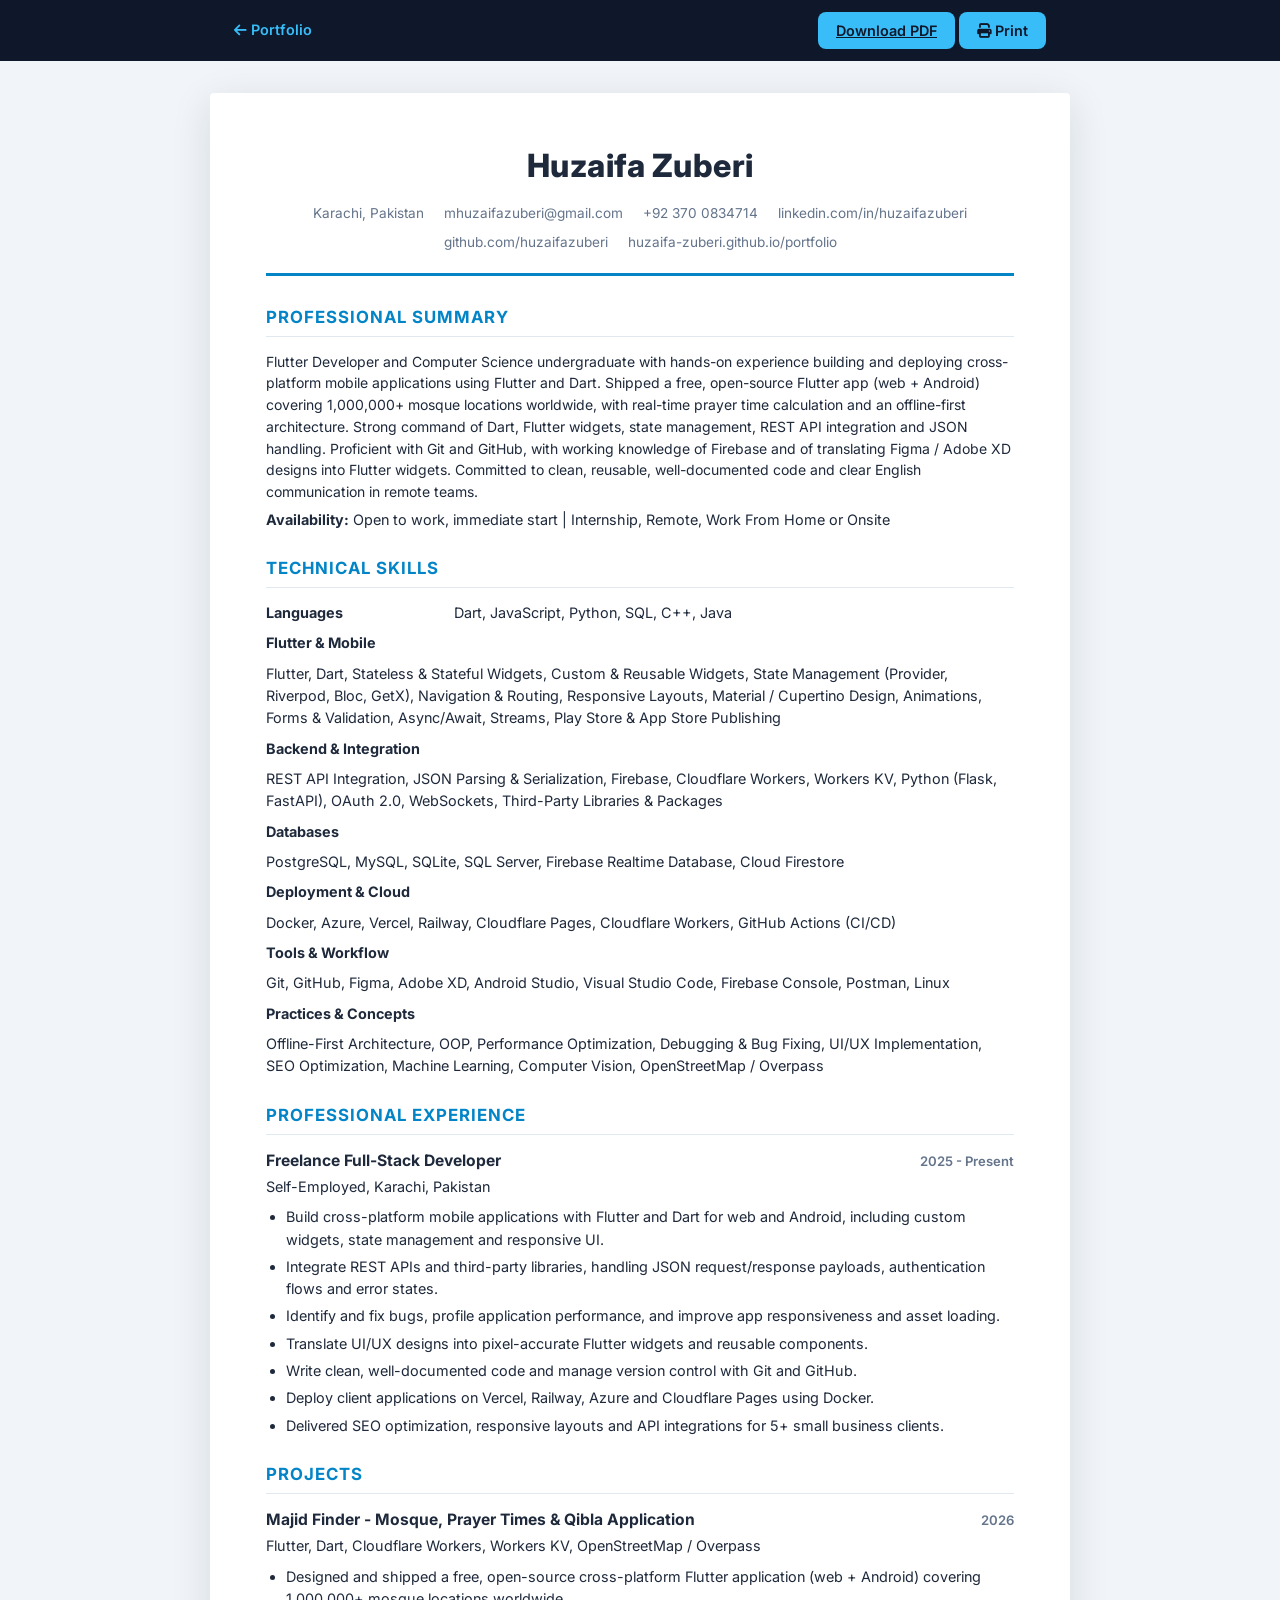
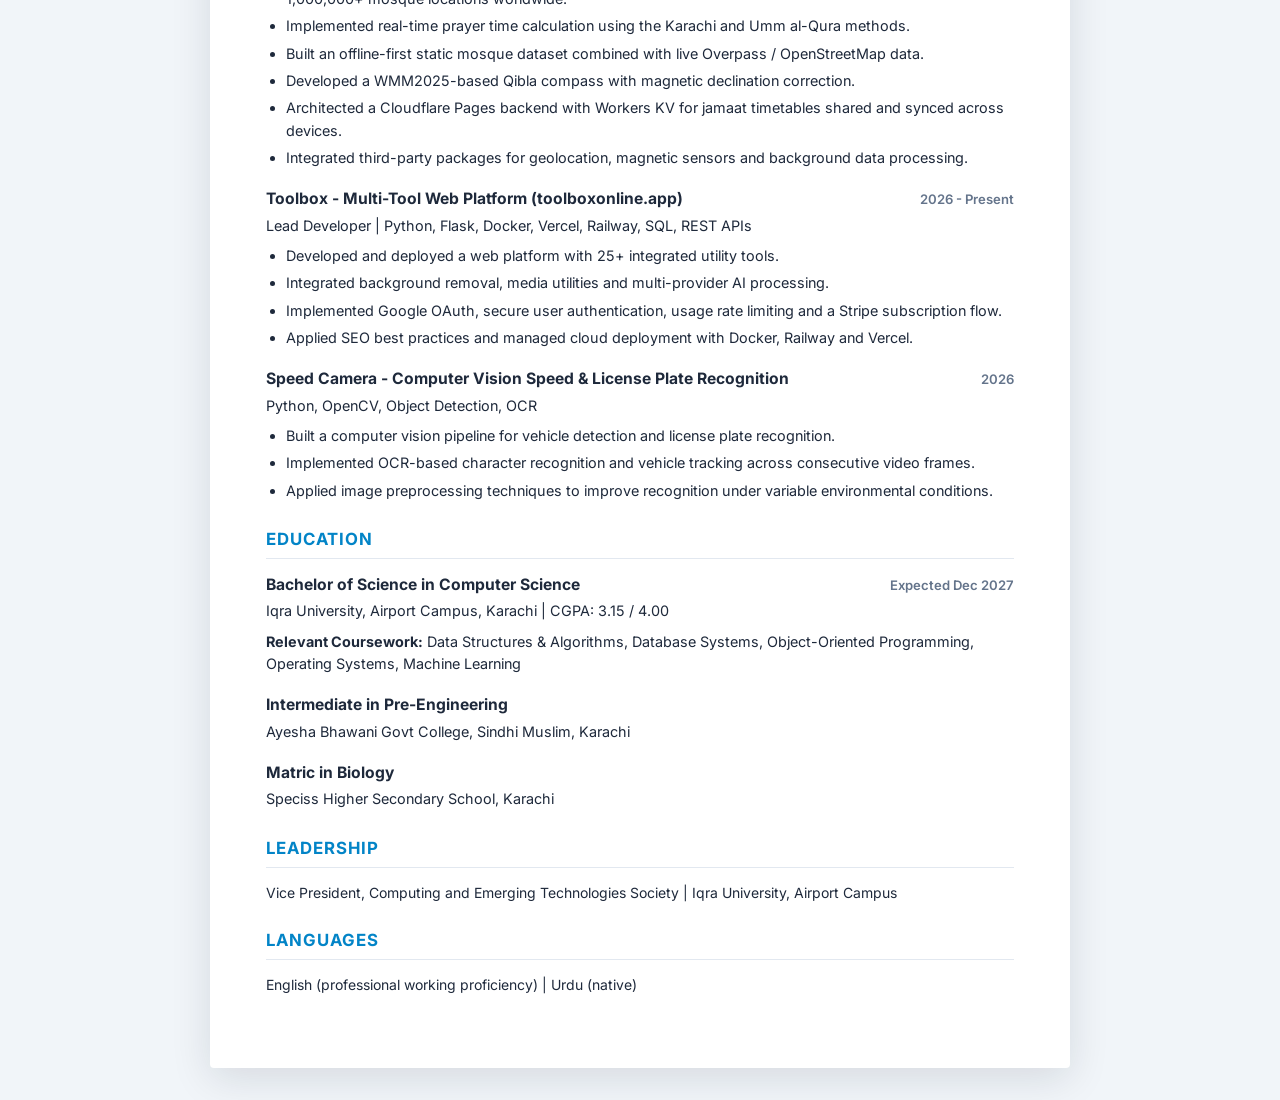
==== commit 730bf27e: "Remove job title line from CV header" ====
--- a/resume.html
+++ b/resume.html
@@ -27,7 +27,6 @@
   <main class="cv-page">
     <header class="cv-header">
       <h1>Huzaifa Zuberi</h1>
-      <div class="cv-title">Junior Flutter Developer</div>
       <div class="cv-contact">
         <span>Karachi, Pakistan</span>
         <span><a href="mailto:mhuzaifazuberi@gmail.com">mhuzaifazuberi@gmail.com</a></span>
--- a/resume.css
+++ b/resume.css
@@ -89,16 +89,7 @@
   font-weight: 800;
   letter-spacing: 0.5px;
   color: var(--ink);
-  margin-bottom: 6px;
-}
-
-.cv-title {
-  font-size: 1.05rem;
-  font-weight: 700;
-  color: var(--accent);
-  text-transform: uppercase;
-  letter-spacing: 1.5px;
-  margin-bottom: 14px;
+  margin-bottom: 12px;
 }
 
 .cv-contact {
@@ -237,11 +228,6 @@
 
   .cv-header h1 {
     font-size: 17pt;
-    margin-bottom: 2px;
-  }
-
-  .cv-title {
-    font-size: 10pt;
     margin-bottom: 8px;
   }
 
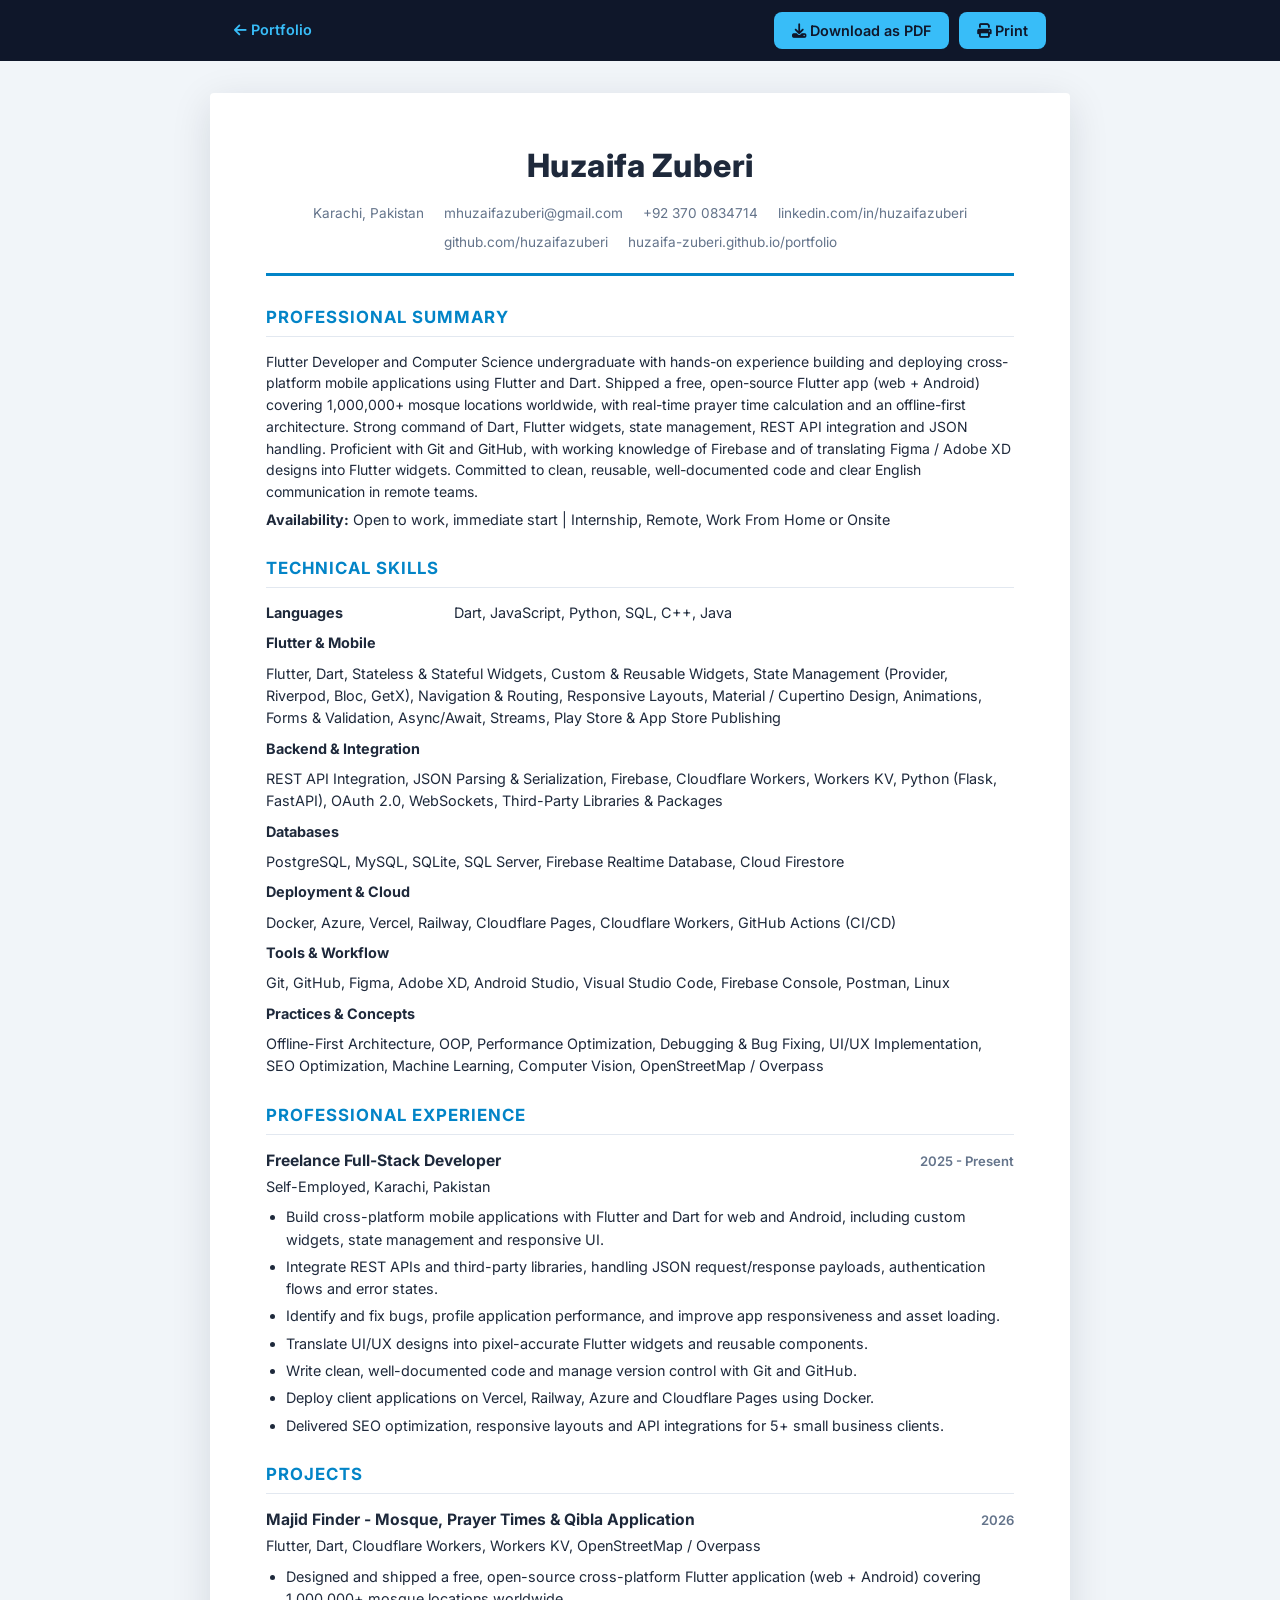
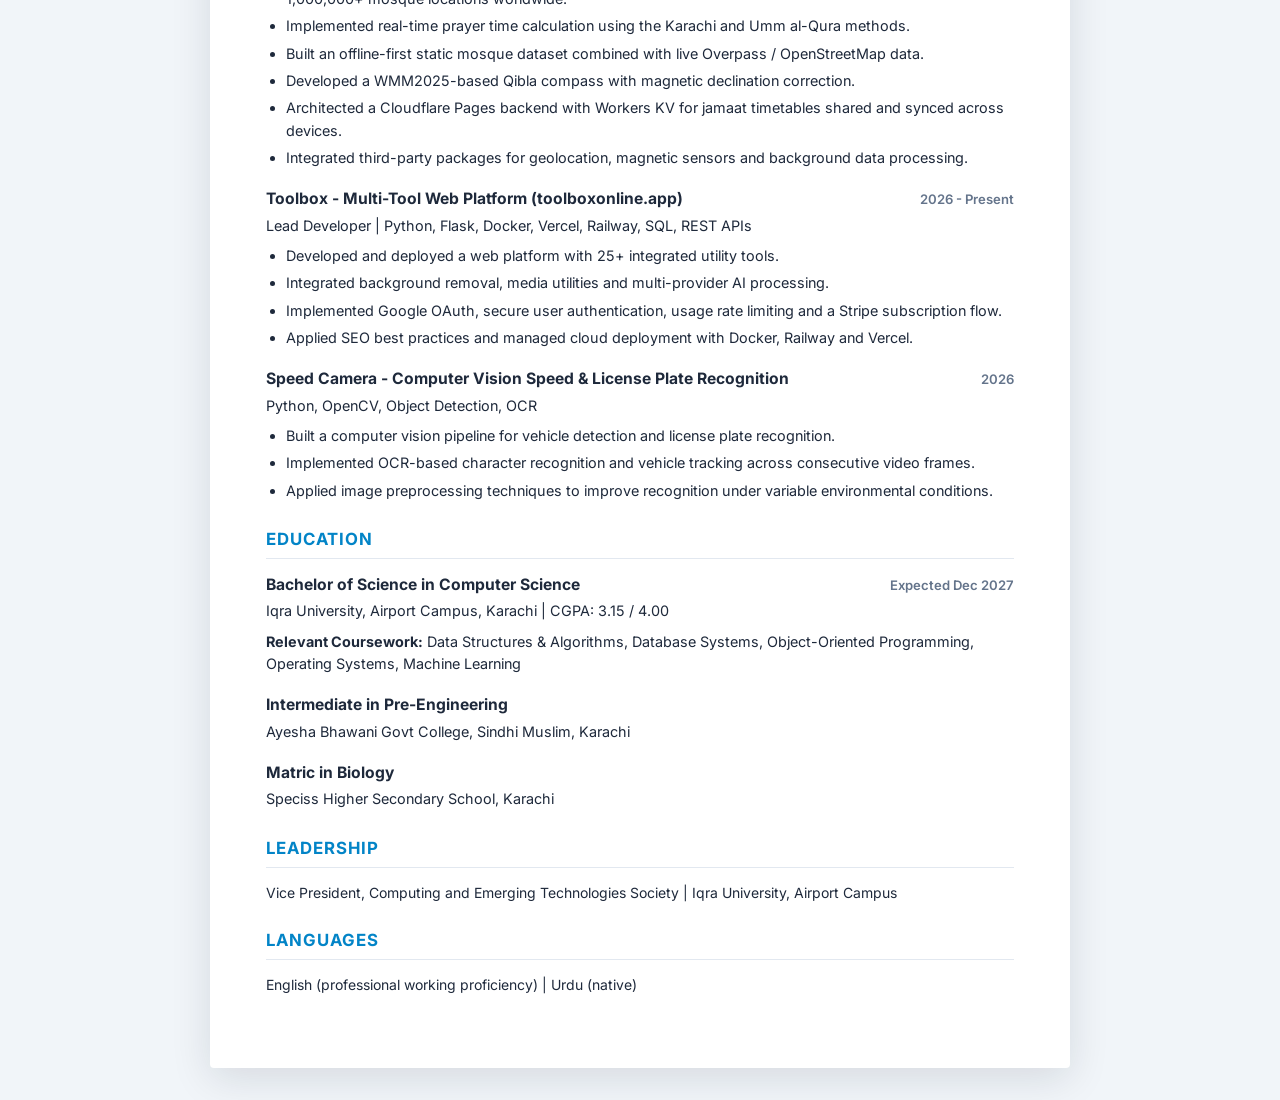
==== commit d30f78ef: "Improve portfolio and resume download flow" ====
--- a/resume.html
+++ b/resume.html
@@ -5,7 +5,7 @@
   <meta name="viewport" content="width=device-width, initial-scale=1.0" />
   <meta name="description" content="Huzaifa Zuberi - Flutter Developer CV. Dart, Flutter widgets, state management, REST API integration, JSON, Firebase, Git. Cross-platform mobile apps for web and Android." />
   <meta name="author" content="Huzaifa Zuberi" />
-  <title>Huzaifa Zuberi - Flutter Developer | CV</title>
+  <title>HuzaifaZuberiResume</title>
   <link rel="icon" href="data:image/svg+xml,%3Csvg xmlns='http://www.w3.org/2000/svg' viewBox='0 0 100 100'%3E%3Crect width='100' height='100' rx='20' fill='%230f172a'/%3E%3Ctext x='50' y='68' font-size='52' font-family='Arial' font-weight='bold' fill='%2338bdf8' text-anchor='middle'%3EHZ%3C/text%3E%3C/svg%3E" />
   <link rel="preconnect" href="https://fonts.googleapis.com" />
   <link rel="preconnect" href="https://fonts.gstatic.com" crossorigin />
@@ -17,9 +17,9 @@
   <div class="toolbar">
     <div class="toolbar-inner">
       <a href="index.html" class="toolbar-link"><i class="fa-solid fa-arrow-left"></i> Portfolio</a>
-      <div class="toolbar-actions">
-        <a class="toolbar-btn" href="HuzaifaZuberi_CV.pdf" download>Download PDF</a>
-        <button id="printBtn" class="toolbar-btn"><i class="fa-solid fa-print"></i> Print</button>
+      <div class="toolbar-actions" id="download">
+        <button id="printBtn" class="toolbar-btn"><i class="fa-solid fa-download"></i> Download as PDF</button>
+        <button id="printBtnSecondary" class="toolbar-btn"><i class="fa-solid fa-print"></i> Print</button>
       </div>
     </div>
   </div>
@@ -163,8 +163,10 @@
   </main>
 
   <script>
-    document.getElementById("printBtn").addEventListener("click", function () {
-      window.print();
+    ["printBtn", "printBtnSecondary"].forEach((id) => {
+      document.getElementById(id).addEventListener("click", function () {
+        window.print();
+      });
     });
   </script>
 </body>
--- a/resume.css
+++ b/resume.css
@@ -65,6 +65,12 @@
 
 .toolbar-btn:hover {
   background: #7dd3fc;
+}
+
+.toolbar-actions {
+  display: flex;
+  flex-wrap: wrap;
+  gap: 10px;
 }
 
 /* ---------- Page ---------- */
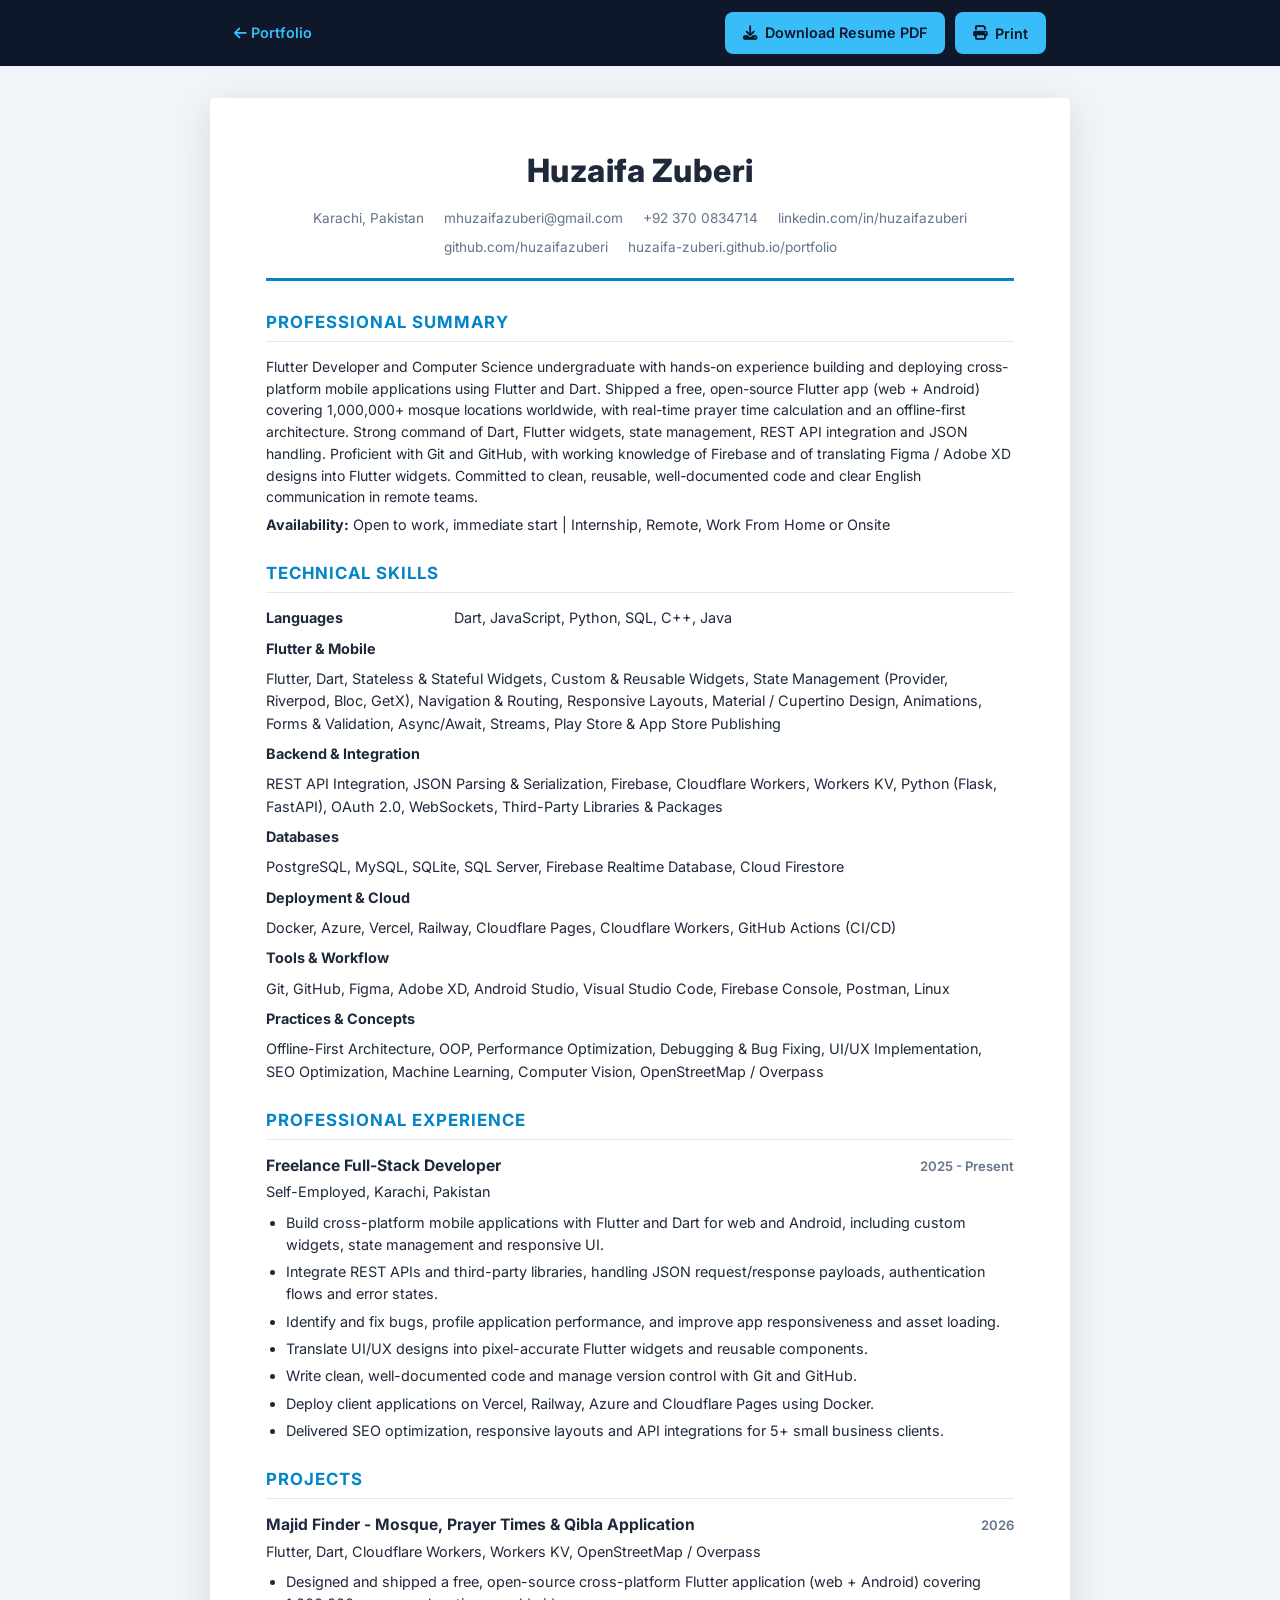
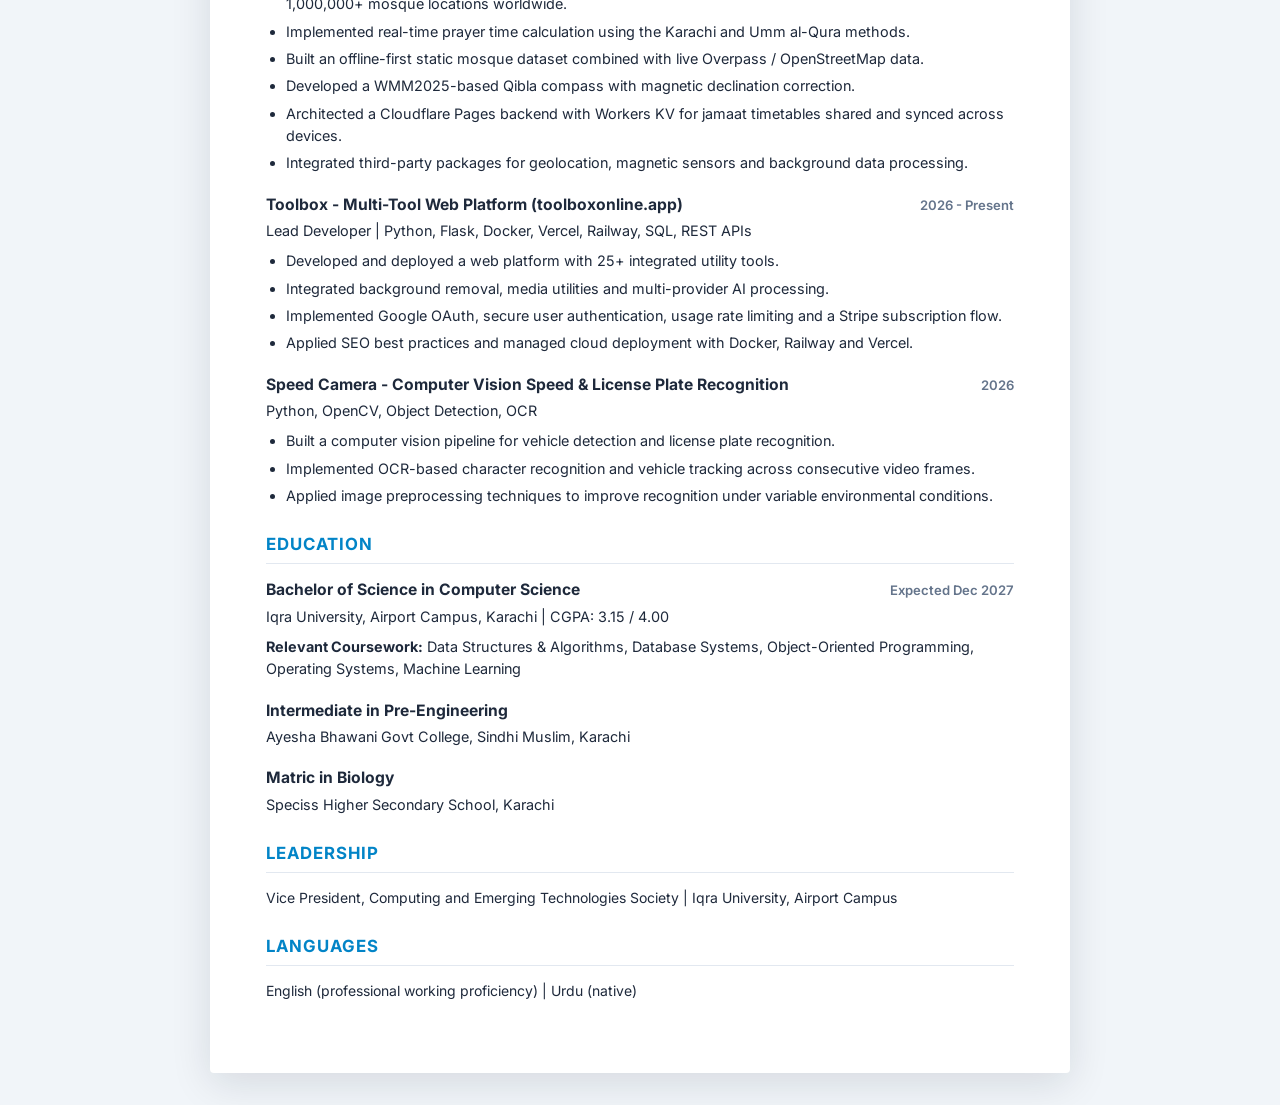
==== commit c709fd22: "Use supplied resume PDF for downloads" ====
--- a/resume.html
+++ b/resume.html
@@ -18,7 +18,7 @@
     <div class="toolbar-inner">
       <a href="index.html" class="toolbar-link"><i class="fa-solid fa-arrow-left"></i> Portfolio</a>
       <div class="toolbar-actions" id="download">
-        <button id="printBtn" class="toolbar-btn"><i class="fa-solid fa-download"></i> Download as PDF</button>
+        <a href="HuzaifaZuberiResume.pdf" download="HuzaifaZuberiResume.pdf" class="toolbar-btn"><i class="fa-solid fa-download"></i> Download Resume PDF</a>
         <button id="printBtnSecondary" class="toolbar-btn"><i class="fa-solid fa-print"></i> Print</button>
       </div>
     </div>
@@ -163,10 +163,8 @@
   </main>
 
   <script>
-    ["printBtn", "printBtnSecondary"].forEach((id) => {
-      document.getElementById(id).addEventListener("click", function () {
-        window.print();
-      });
+    document.getElementById("printBtnSecondary").addEventListener("click", function () {
+      window.print();
     });
   </script>
 </body>
--- a/resume.css
+++ b/resume.css
@@ -52,6 +52,9 @@
 }
 
 .toolbar-btn {
+  display: inline-flex;
+  align-items: center;
+  gap: 8px;
   background: #38bdf8;
   color: #0f172a;
   border: none;
@@ -61,6 +64,7 @@
   font-size: 0.9rem;
   cursor: pointer;
   font-family: inherit;
+  text-decoration: none;
 }
 
 .toolbar-btn:hover {
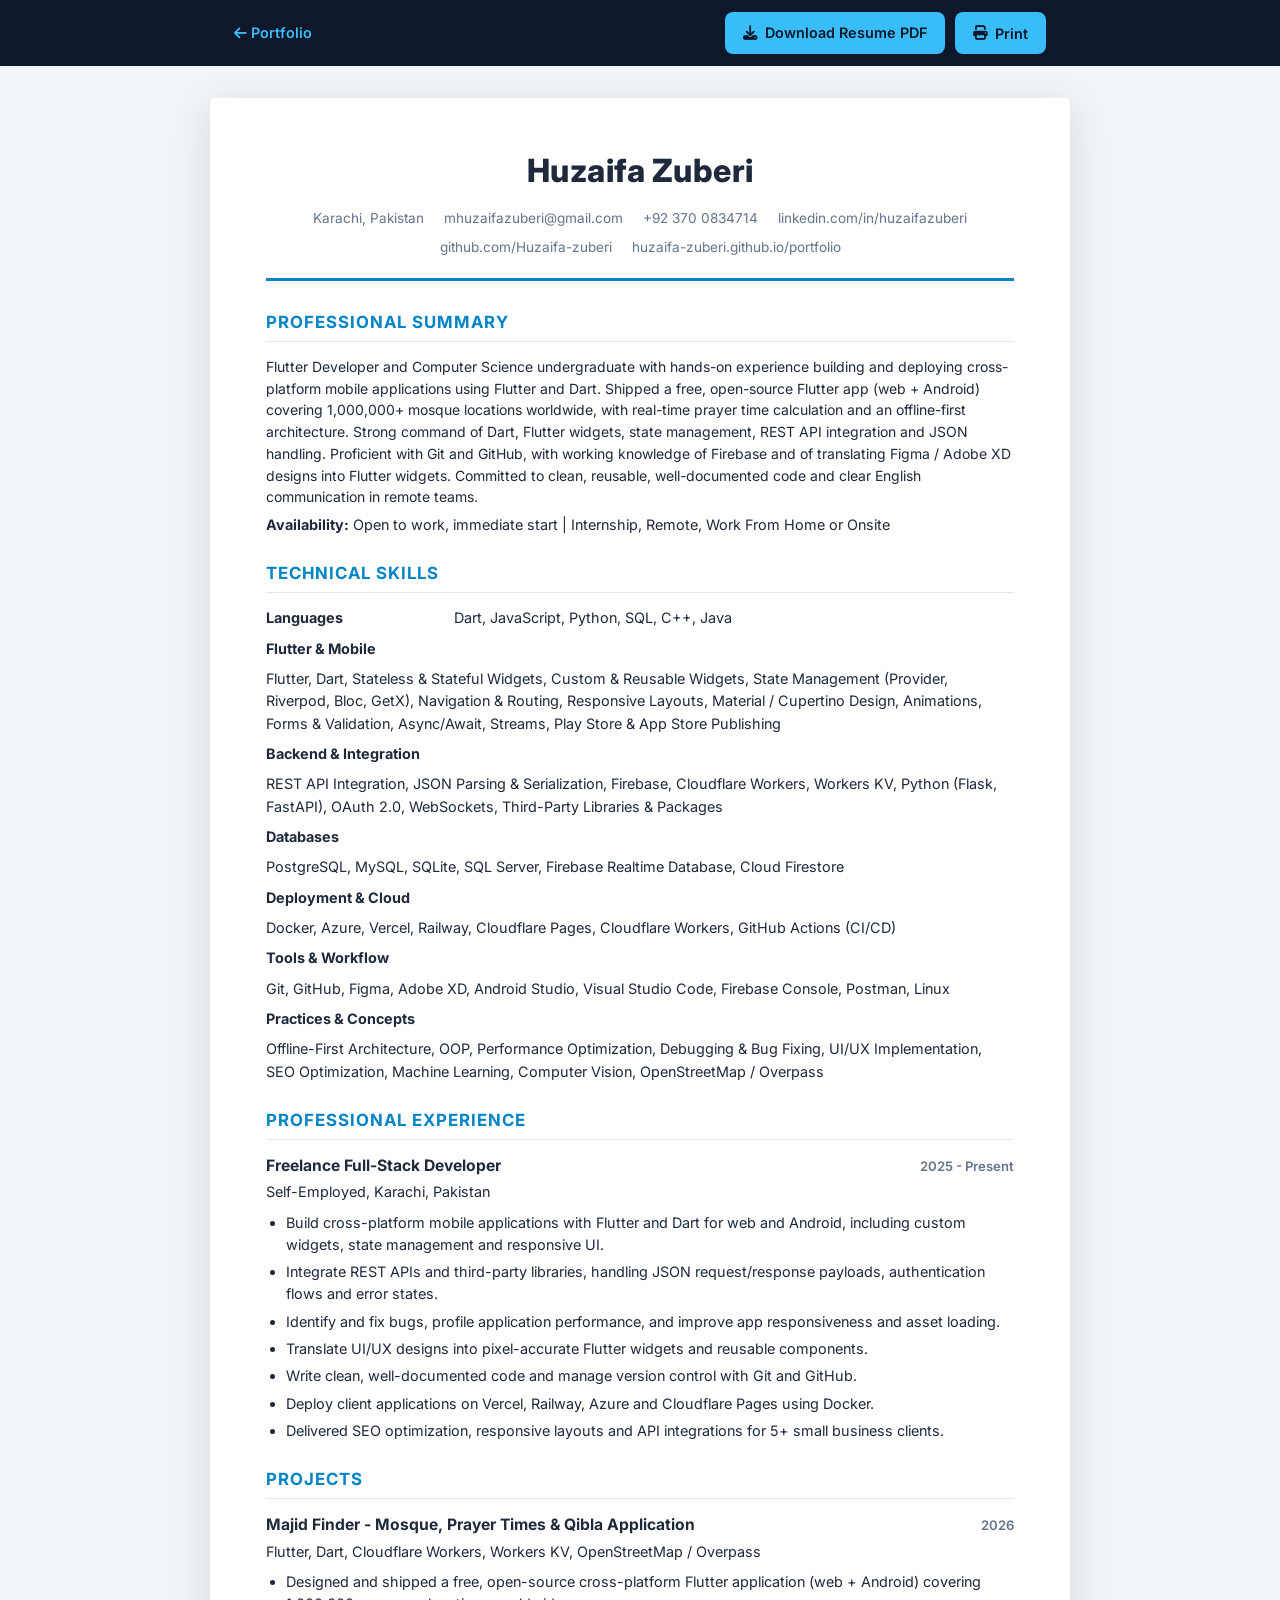
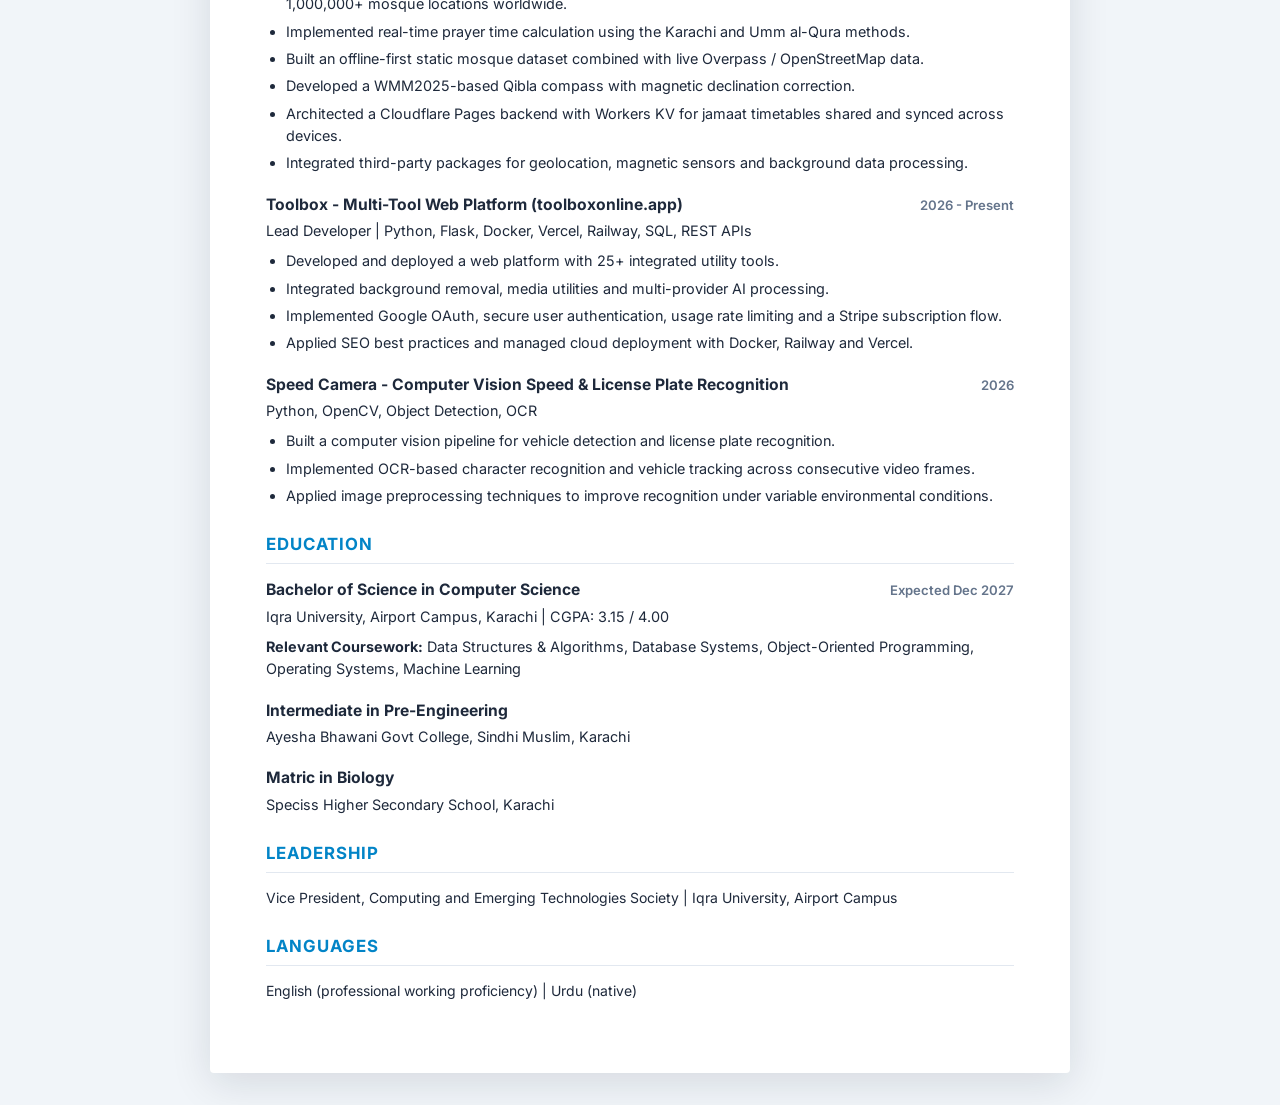
==== commit 01dcf3a2: "Update GitHub links in portfolio and resume" ====
--- a/resume.html
+++ b/resume.html
@@ -32,7 +32,7 @@
         <span><a href="mailto:mhuzaifazuberi@gmail.com">mhuzaifazuberi@gmail.com</a></span>
         <span>+92 370 0834714</span>
         <span><a href="https://linkedin.com/in/huzaifazuberi" target="_blank" rel="noopener">linkedin.com/in/huzaifazuberi</a></span>
-        <span><a href="https://github.com/huzaifazuberi" target="_blank" rel="noopener">github.com/huzaifazuberi</a></span>
+        <span><a href="https://github.com/Huzaifa-zuberi" target="_blank" rel="noopener">github.com/Huzaifa-zuberi</a></span>
         <span><a href="https://huzaifa-zuberi.github.io/portfolio/" target="_blank" rel="noopener">huzaifa-zuberi.github.io/portfolio</a></span>
       </div>
     </header>
